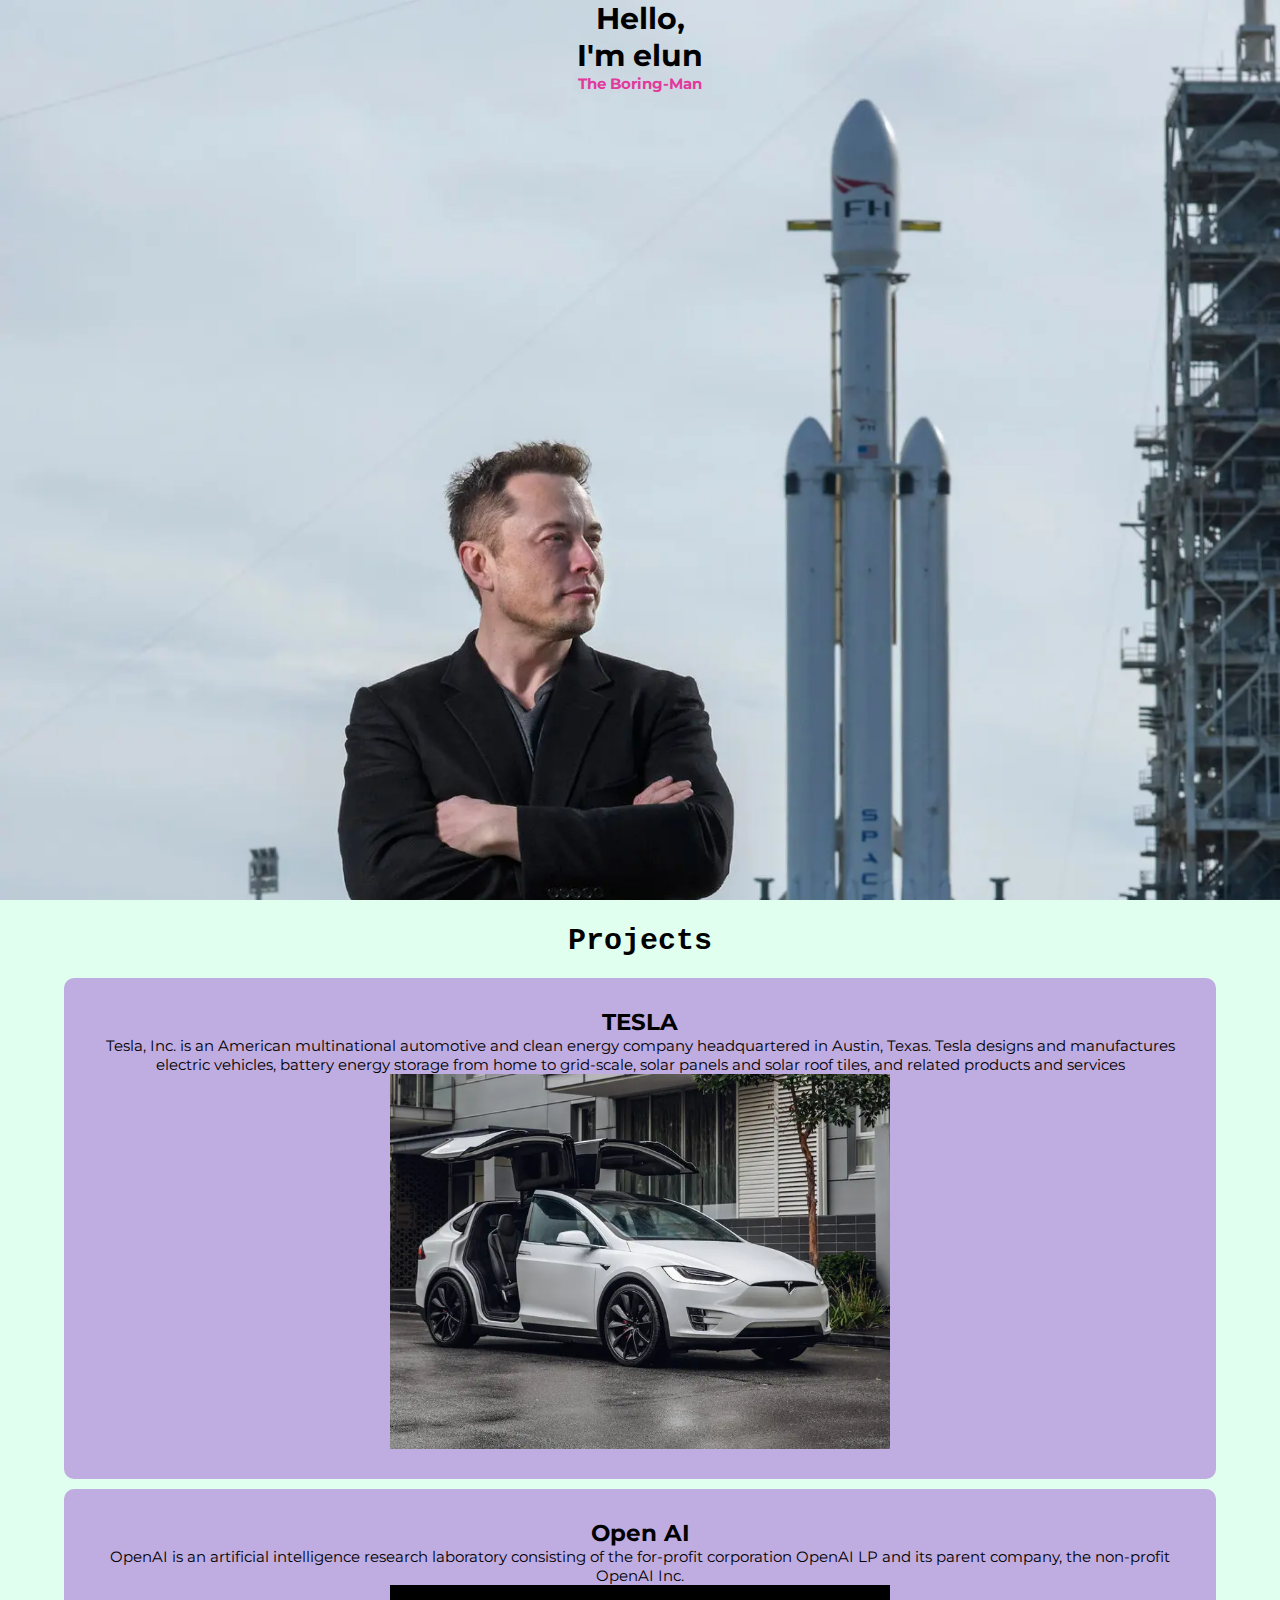
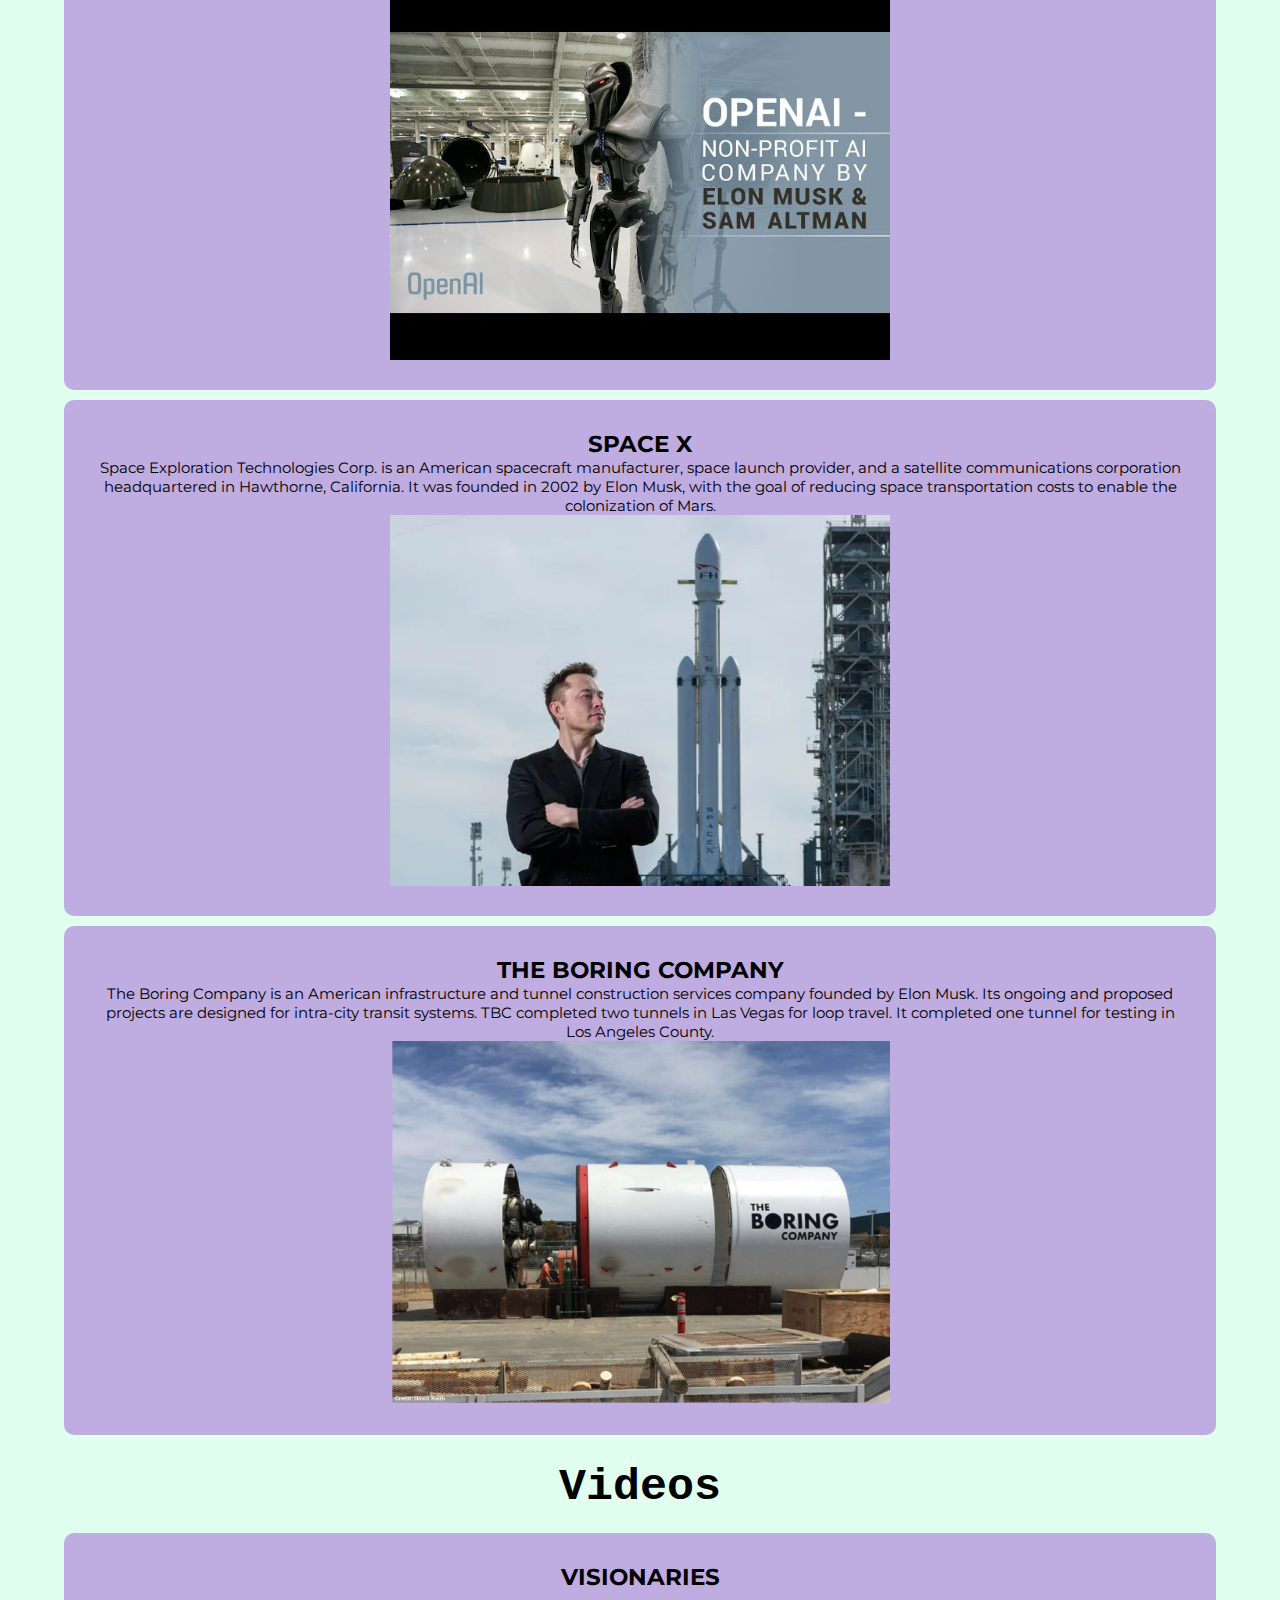
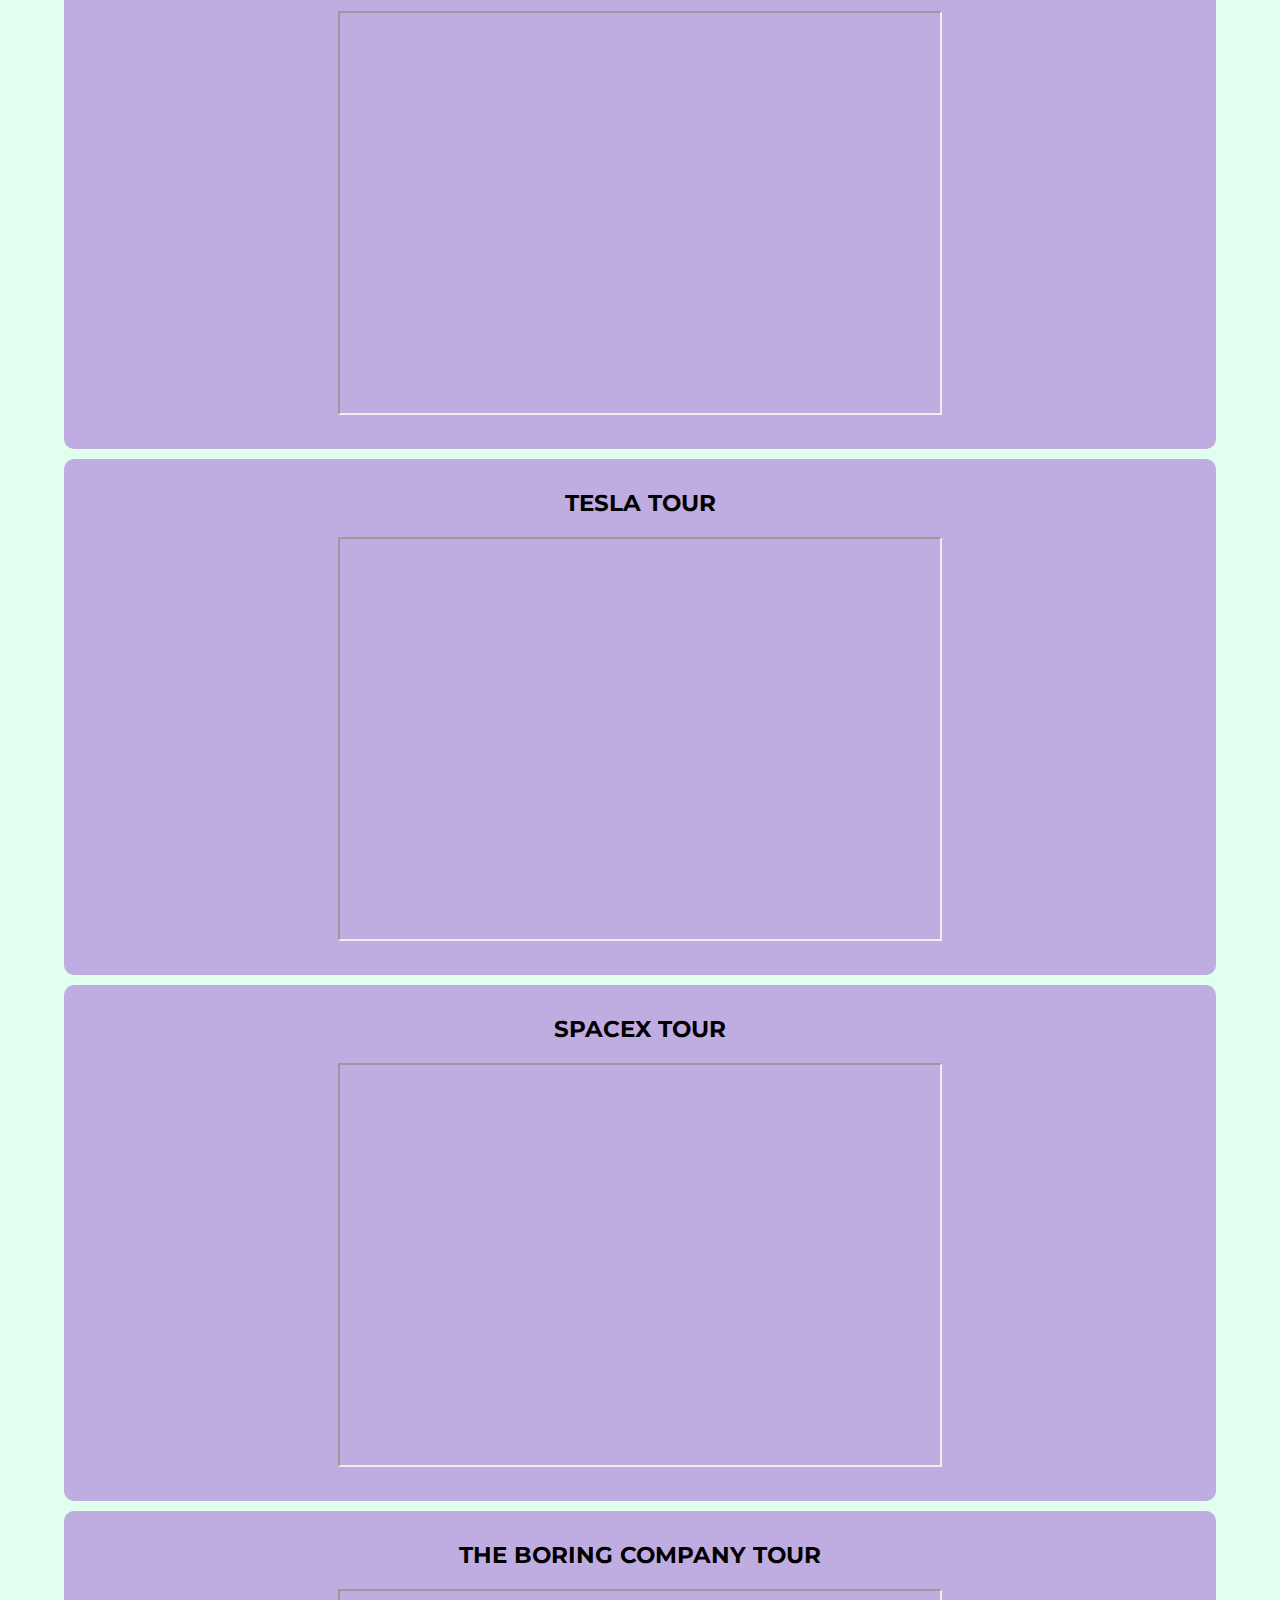
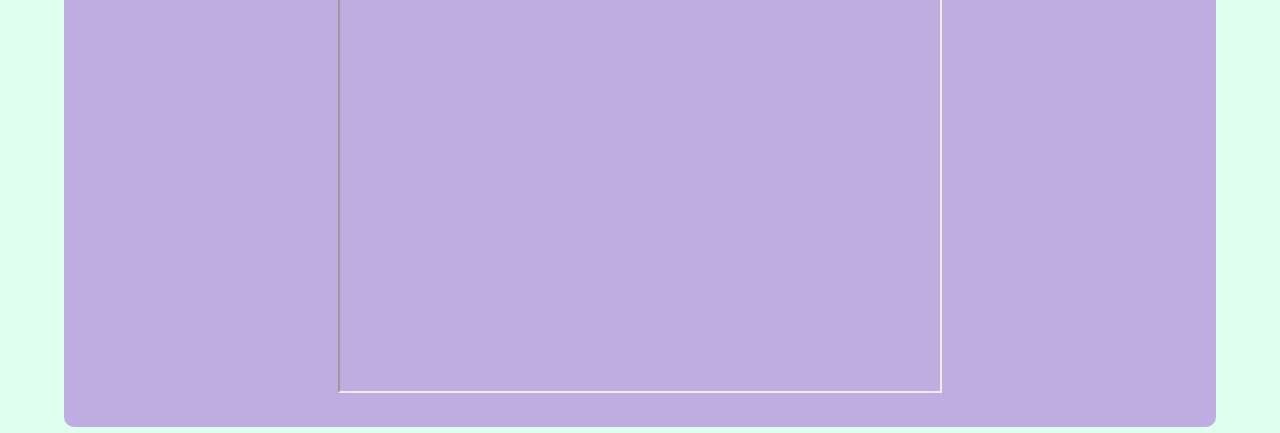
==== index.html @ 97214cca "Add files via upload" ====
<!DOCTYPE html>
<html lang="en" dir="ltr">
  <head>
    <meta charset="utf-8">
    <meta name="viewport" content="width=device-width, initial-scale=1.0">
    <title>ELON</title>
     <link rel="icon" type="image/x-icon" href="AD.ico">
     <link rel="stylesheet" href="style.css">
  </head>
  <body>
    <!--hero section-->
    <section id="hero">
      <div class="hero container">
        <div class="hero">
          <h1>Hello,</h1>
          <h1>I'm elun</h1>
          <p><span>The Boring-Man</span></p>
        </div>
     </div>
    </section>
    <!-- end hero section-->
    <!--projets-->
    <section=projects>
    <div class="project-header">
      <div class="project-title">
        <h1><samp>Projects</samp></h1>
      </div>
    </div>
      <div class="project-items">
        <div class="project-item">
          <h2>
             TESLA
          </h2>
          <p>Tesla, Inc. is an American multinational automotive and clean energy company headquartered in Austin, Texas. Tesla designs and manufactures electric vehicles, battery energy storage from home to grid-scale, solar panels and solar roof tiles, and related products and services</p>
          <div class="project-image">
            <img src="img/tesla.webp"  width="500" alt="TESLA CAR">
          </div>
        </div>
          <div class="project-item">
            <h2>
               Open AI
            </h2>
            <p>OpenAI is an artificial intelligence research laboratory consisting of the for-profit corporation OpenAI LP and its parent company, the non-profit OpenAI Inc.</p>
            <div class="project-image">
              <img src="img/op ai.jpg"  width="500" alt="TESLA CAR">
            </div>
          </div>
            <div class="project-item">
              <h2>
                 SPACE X
              </h2>
              <p>
                Space Exploration Technologies Corp. is an American spacecraft manufacturer, space launch provider, and a satellite communications corporation headquartered in Hawthorne, California. It was founded in 2002 by Elon Musk, with the goal of reducing space transportation costs to enable the colonization of Mars.
              </p>
              <div class="project-image">
                <img src="img/spacex.webp"  width="500" alt="TESLA CAR">
              </div>
            </div>
              <div class="project-item">
                <h2>
                  THE BORING COMPANY
                </h2>
                <p>The Boring Company is an American infrastructure and tunnel construction services company founded by Elon Musk. Its ongoing and proposed projects are designed for intra-city transit systems. TBC completed two tunnels in Las Vegas for loop travel. It completed one tunnel for testing in Los Angeles County.</p>
                <div class="project-image">
                  <img src="img/the-boring-company.webp" width="500" alt="TESLA CAR">
                </div>
        </div>
      </div>
    </div>
    </section>
  <!--motive-->
  <section id="motive">
    <div class="motive-header">
      <h2><samp>Videos</samp></h2>
    </div>
    <div class="motive-items">
    <div class="motive-vedio">
      <div class="motive-title">
        <h2>VISIONARIES</h2>
      </div>
      <div class="motive-body">
        <iframe src="https://www.youtube.com/embed/OxA0LESuUDE" height="400" width="600" autoplay=1></iframe>
      </div>
    </div>
      <div class="motive-vedio">
        <div class="motive-title">
          <h2>TESLA TOUR</h2>
        </div>
        <div class="motive-body">
          <iframe src="https://www.youtube.com/embed/pqqmD8sgMbM" height="400" width="600" autoplay=1></iframe>
        </div>
      </div>
    <div class="motive-vedio">
      <div class="motive-title">
        <h2>SPACEX TOUR</h2>
      </div>
      <div class="motive-body">
        <iframe src="https://www.youtube.com/embed/yJC2hUuJuB4" height="400" width="600" autoplay=1></iframe>
      </div>
    </div>
    <div class="motive-vedio">
      <div class="motive-title">
        <h2>THE BORING COMPANY TOUR</h2>
      </div>
      <div class="motive-body">
        <iframe src="https://www.youtube.com/embed/hOWeyYazDoo" height="400" width="600" autoplay=1></iframe>
      </div>
    </div>
  </div>


  </section>
  <!-- end motive-->
  </body>
</html>
---- style.css ----
@import url('https://fonts.googleapis.com/css2?family=Aboreto&family=Alumni+Sans+Pinstripe:ital@1&family=Bebas+Neue&family=Montserrat:ital,wght@1,200&display=swap');
*{
  padding: 0;
  margin: 0;
  }
  html{
  font-size: 15px;
  font-family: Montserrat;
  text-align: center;
  justify-content: center;
  }
  img{
    display: flex;
    height: 100%;
    justify-content: center;
  }
  #hero{
    background-image: url(img/elun.webp);
    background-size: cover;
  }

  .container{
    height: 100vh;
    width: 100%;
    text-align: center;
    justify-content: center;
    align-items: center;
  }
  #hero.hero{
    margin: 0;
    padding: 0 50px;
    align-items: center;
    justify-content: flex-start;
  }
.project-item{
  background-color: #BFACE0;
  flex-basis: 80%;
	display: flex;
	align-items: center;
	justify-content: center;
	flex-direction: column;
	padding: 30px;
	border-radius: 10px;
	background-image: url(./img/img-1.png);
	background-size: cover;
	margin: 10px 5%;
	position: relative;
	z-index: 1;
	overflow: hidden;

}

span{
  font-weight: 200;
  color:#E13A9D;
  font-weight: bold;
}
.motive-vedio{

  padding: 30px;
  border-radius: 10px;
  background-size: cover;
  overflow: hidden;
  margin: 10px 5%;
  background-color: #BFACE0;
}
.motive-title{
  margin: 10;
  margin-bottom: 20PX;
}
.motive-header{
  font-size:2em;
  margin: 20px;
  font-weight: bold;
}
.project-title{
  margin: 20px;
}
.motive-items{
  background-color: #E1FFEE;
}
body{
  background-color: #E1FFEE;
}
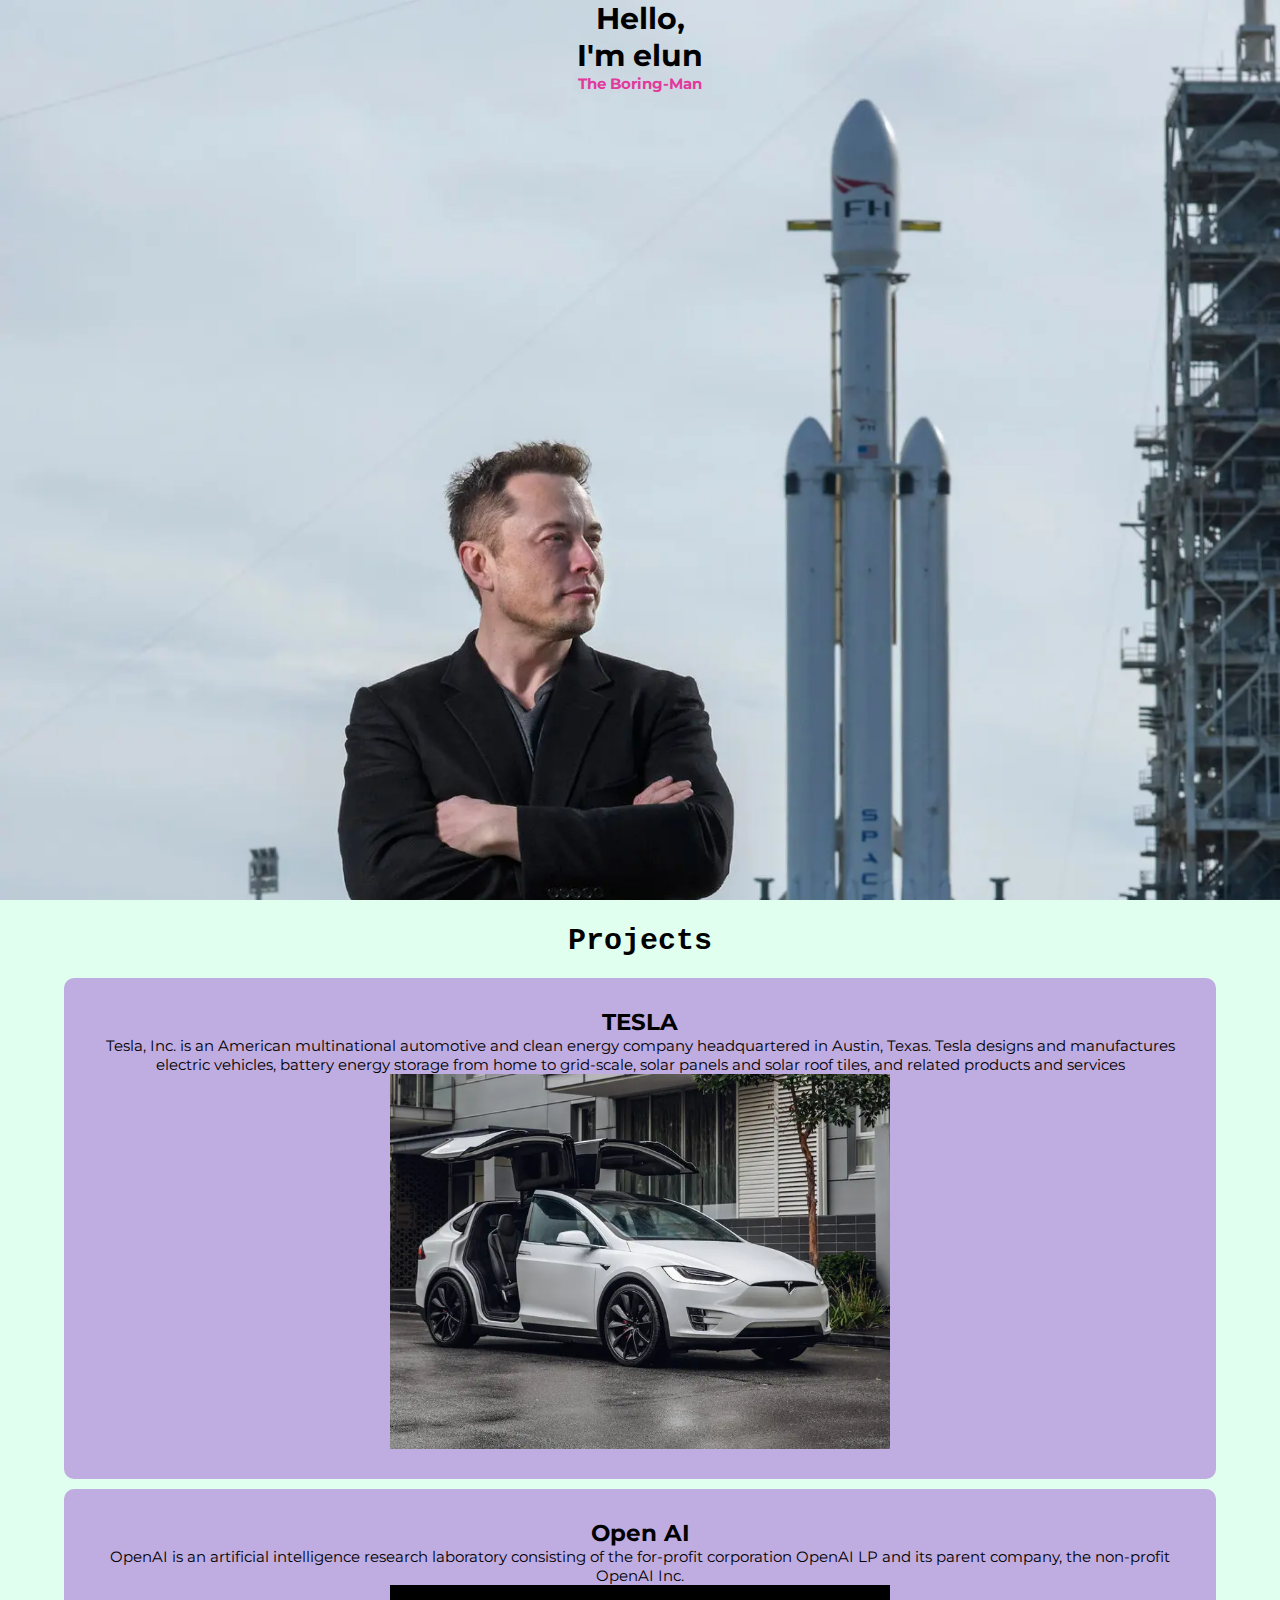
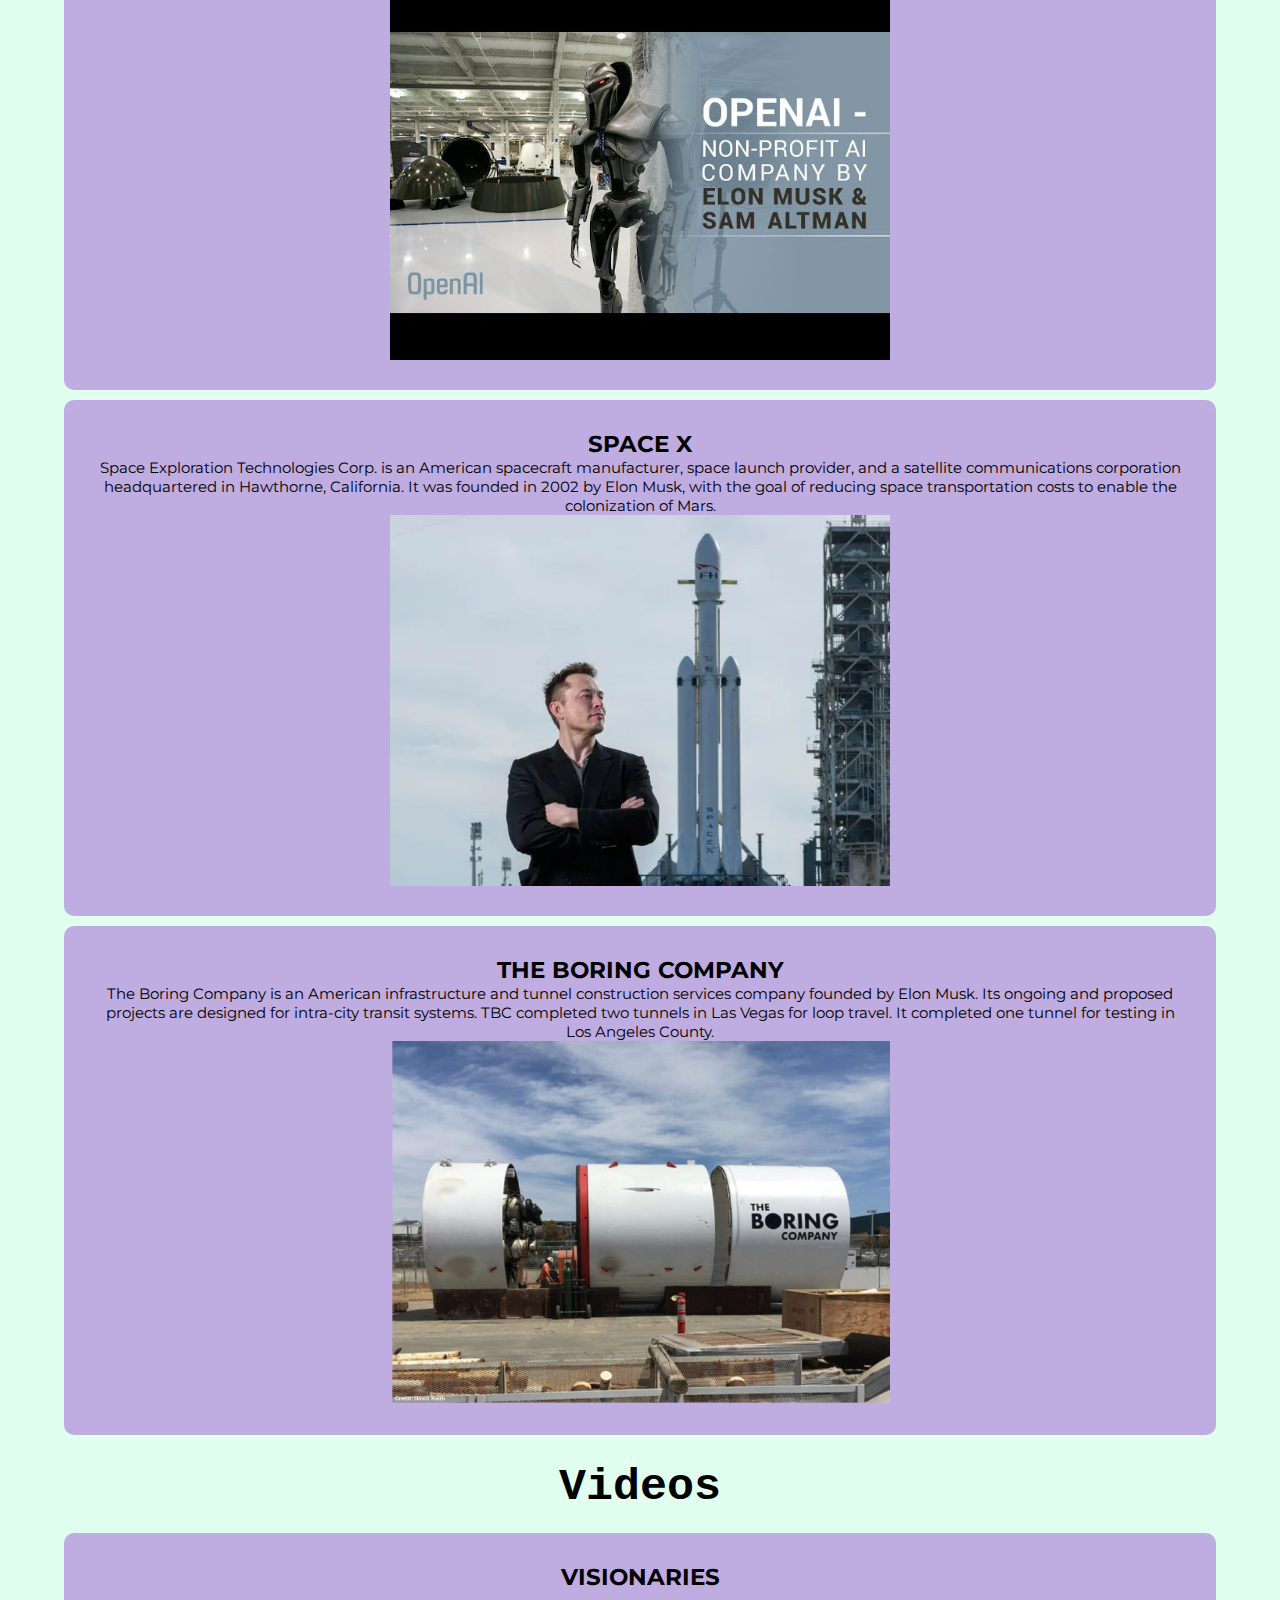
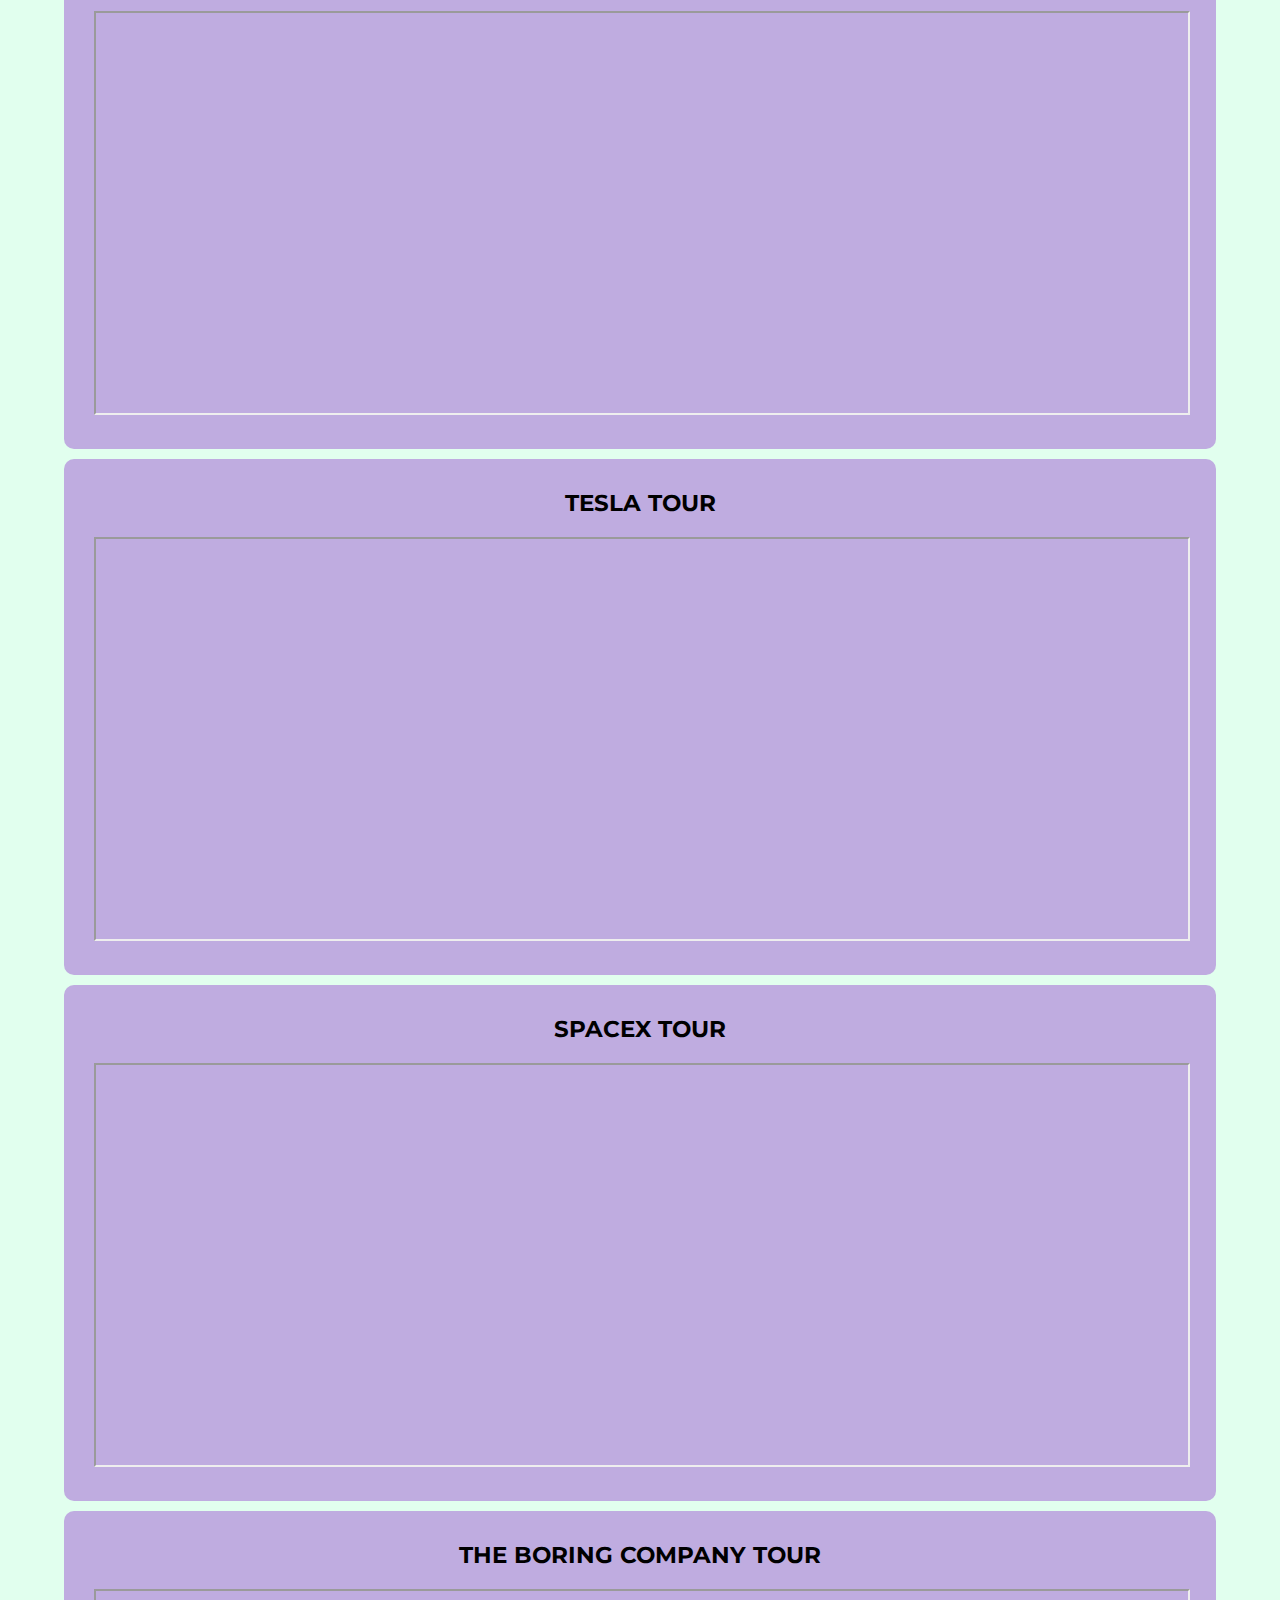
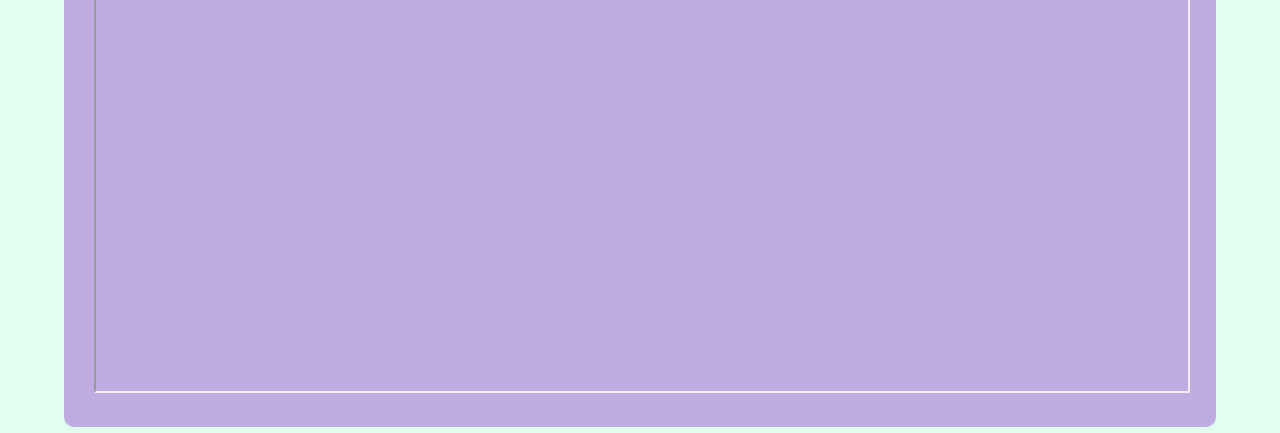
==== commit e869202a: "Update index.html" ====
--- a/index.html
+++ b/index.html
@@ -79,7 +79,7 @@
         <h2>VISIONARIES</h2>
       </div>
       <div class="motive-body">
-        <iframe src="https://www.youtube.com/embed/OxA0LESuUDE" height="400" width="600" autoplay=1></iframe>
+        <iframe src="https://www.youtube.com/embed/OxA0LESuUDE" height="400" width="100%" autoplay=1></iframe>
       </div>
     </div>
       <div class="motive-vedio">
@@ -87,7 +87,7 @@
           <h2>TESLA TOUR</h2>
         </div>
         <div class="motive-body">
-          <iframe src="https://www.youtube.com/embed/pqqmD8sgMbM" height="400" width="600" autoplay=1></iframe>
+          <iframe src="https://www.youtube.com/embed/pqqmD8sgMbM" height="400" width="100%" autoplay=1></iframe>
         </div>
       </div>
     <div class="motive-vedio">
@@ -95,7 +95,7 @@
         <h2>SPACEX TOUR</h2>
       </div>
       <div class="motive-body">
-        <iframe src="https://www.youtube.com/embed/yJC2hUuJuB4" height="400" width="600" autoplay=1></iframe>
+        <iframe src="https://www.youtube.com/embed/yJC2hUuJuB4" height="400" width="100%" autoplay=1></iframe>
       </div>
     </div>
     <div class="motive-vedio">
@@ -103,7 +103,7 @@
         <h2>THE BORING COMPANY TOUR</h2>
       </div>
       <div class="motive-body">
-        <iframe src="https://www.youtube.com/embed/hOWeyYazDoo" height="400" width="600" autoplay=1></iframe>
+        <iframe src="https://www.youtube.com/embed/hOWeyYazDoo" height="400" width="100%" autoplay=1></iframe>
       </div>
     </div>
   </div>
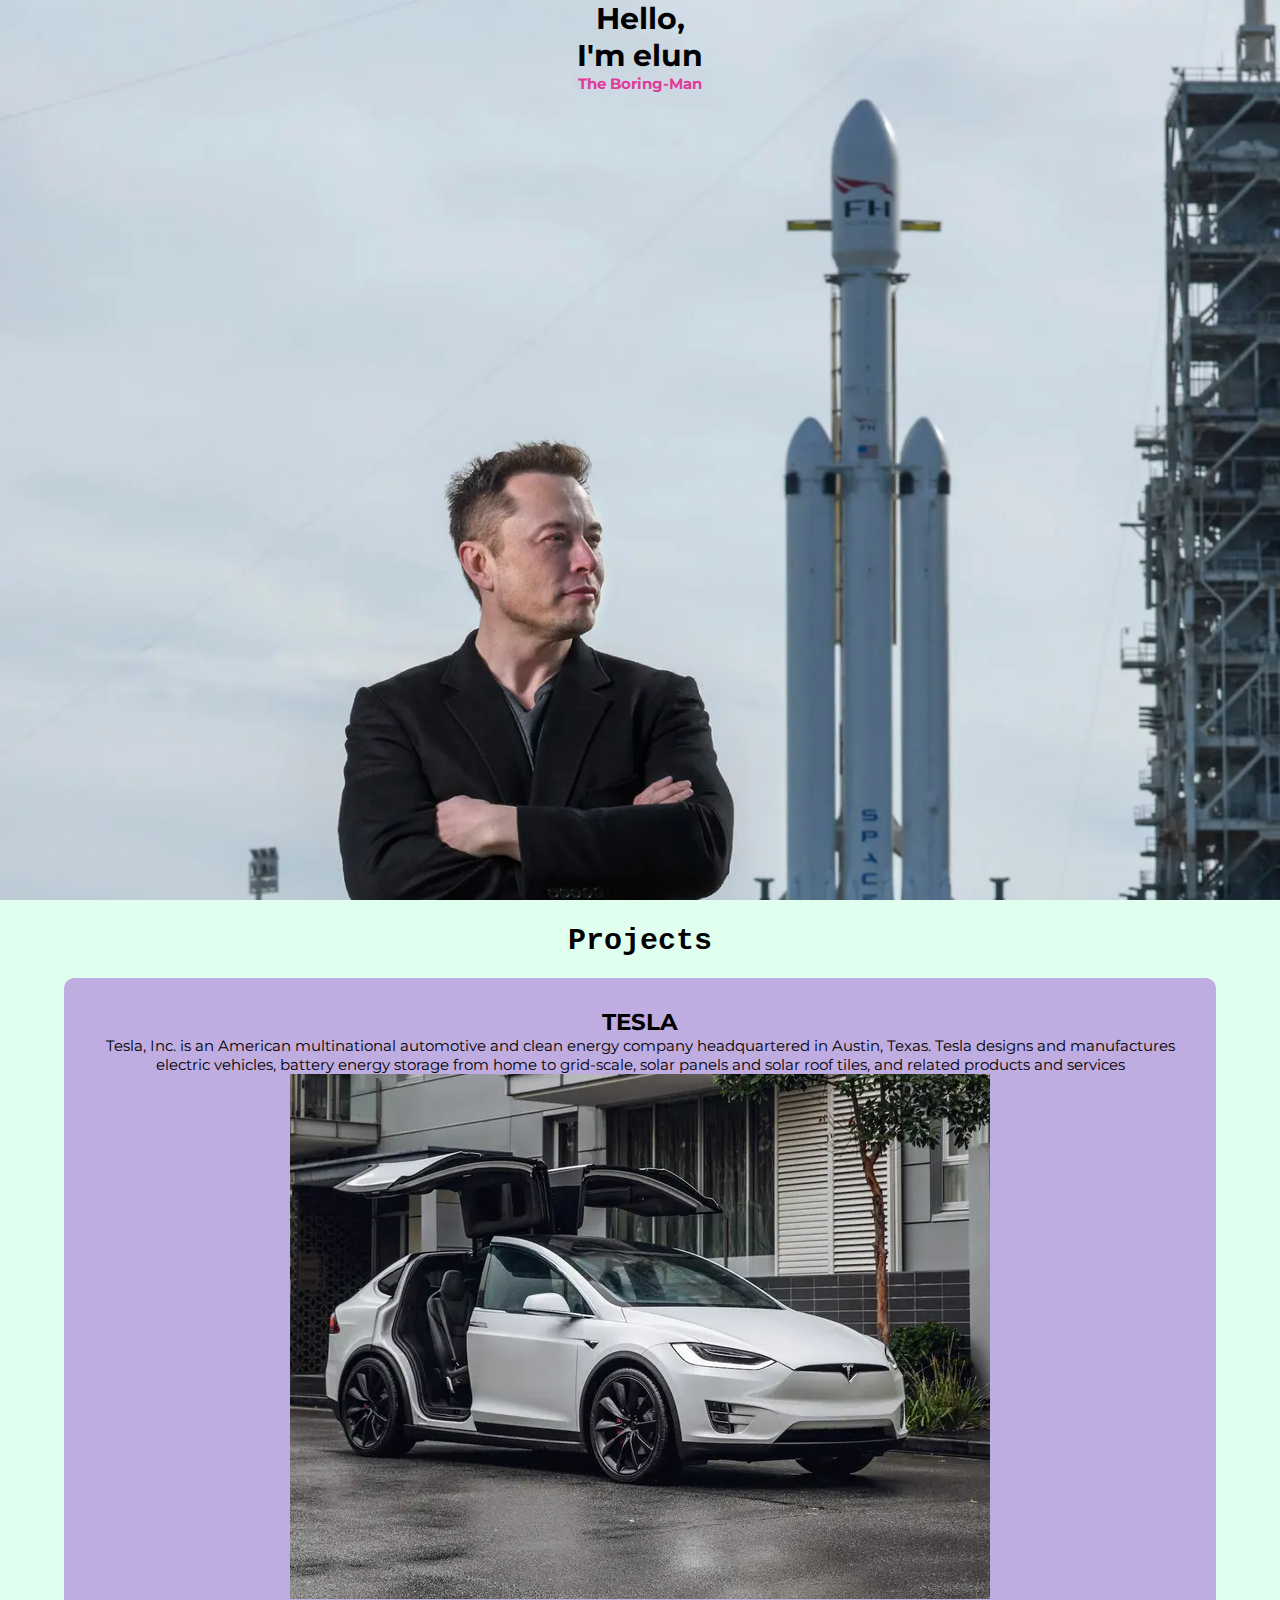
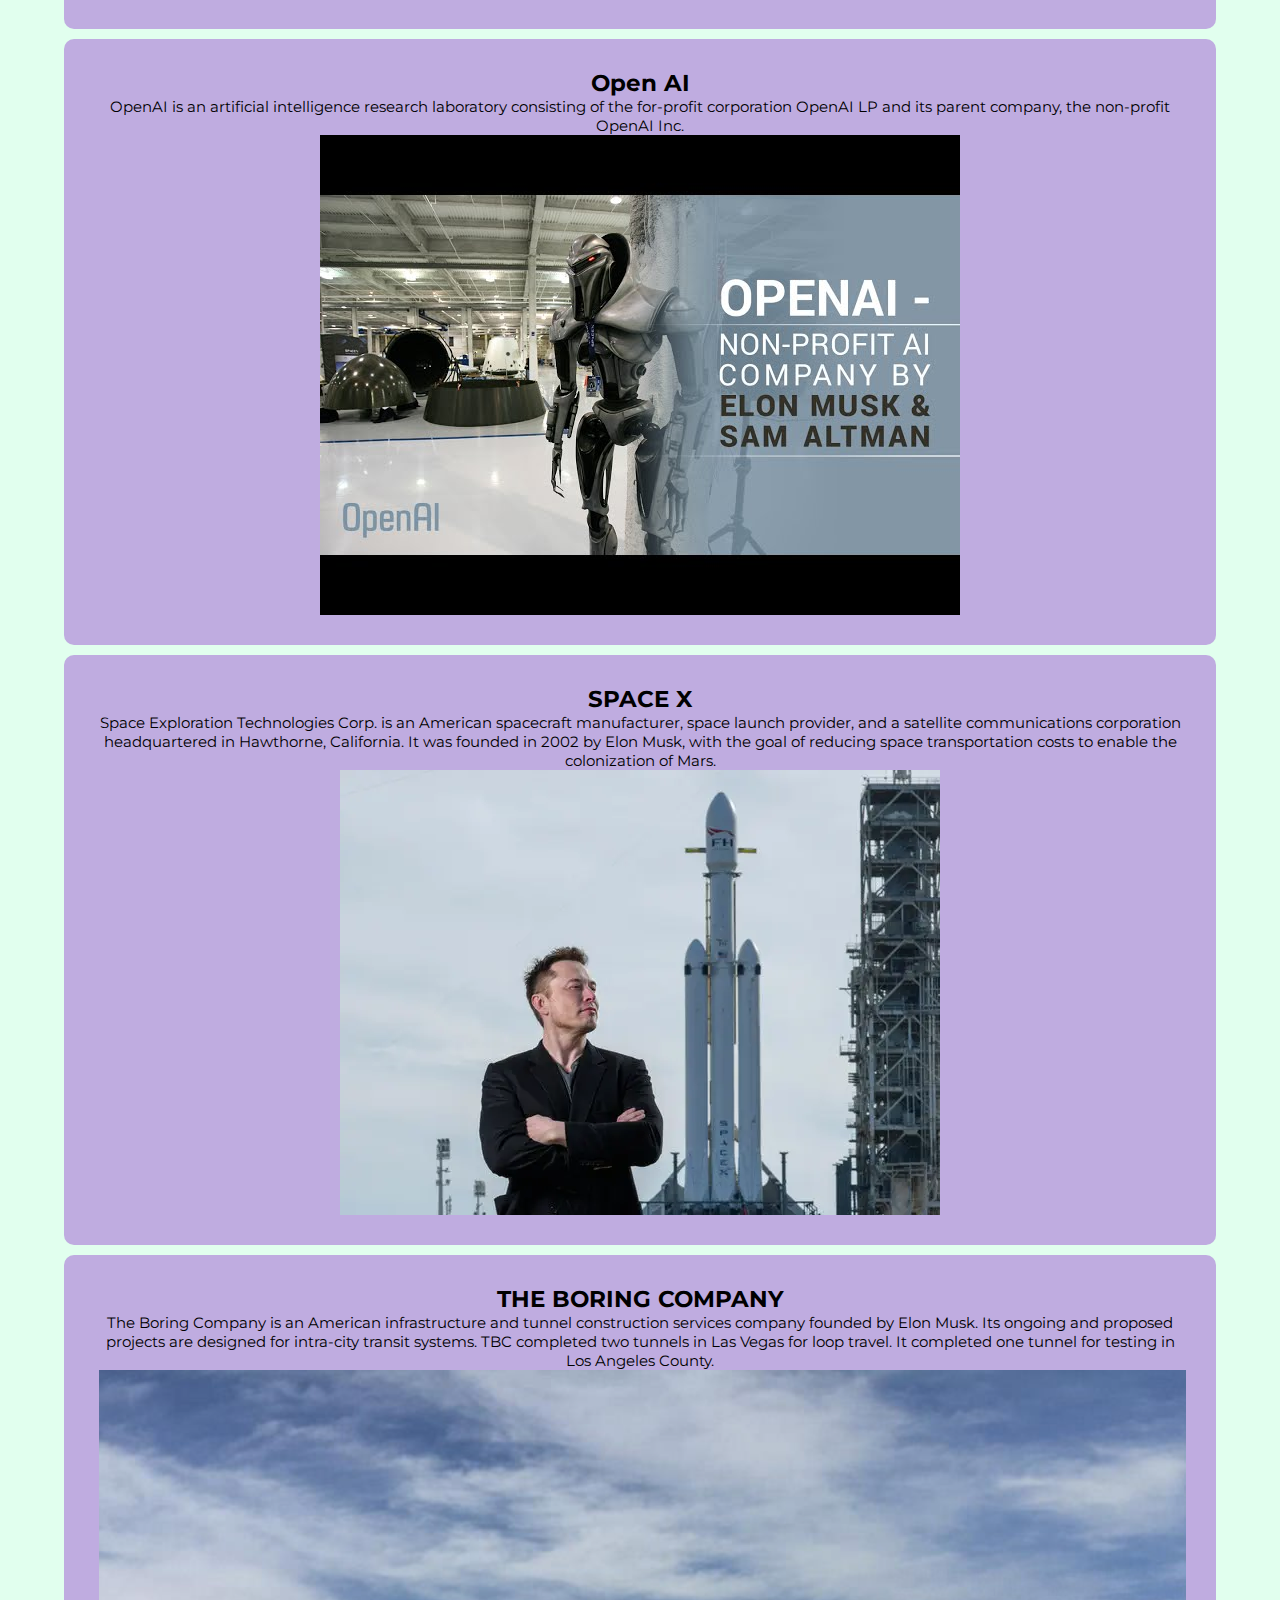
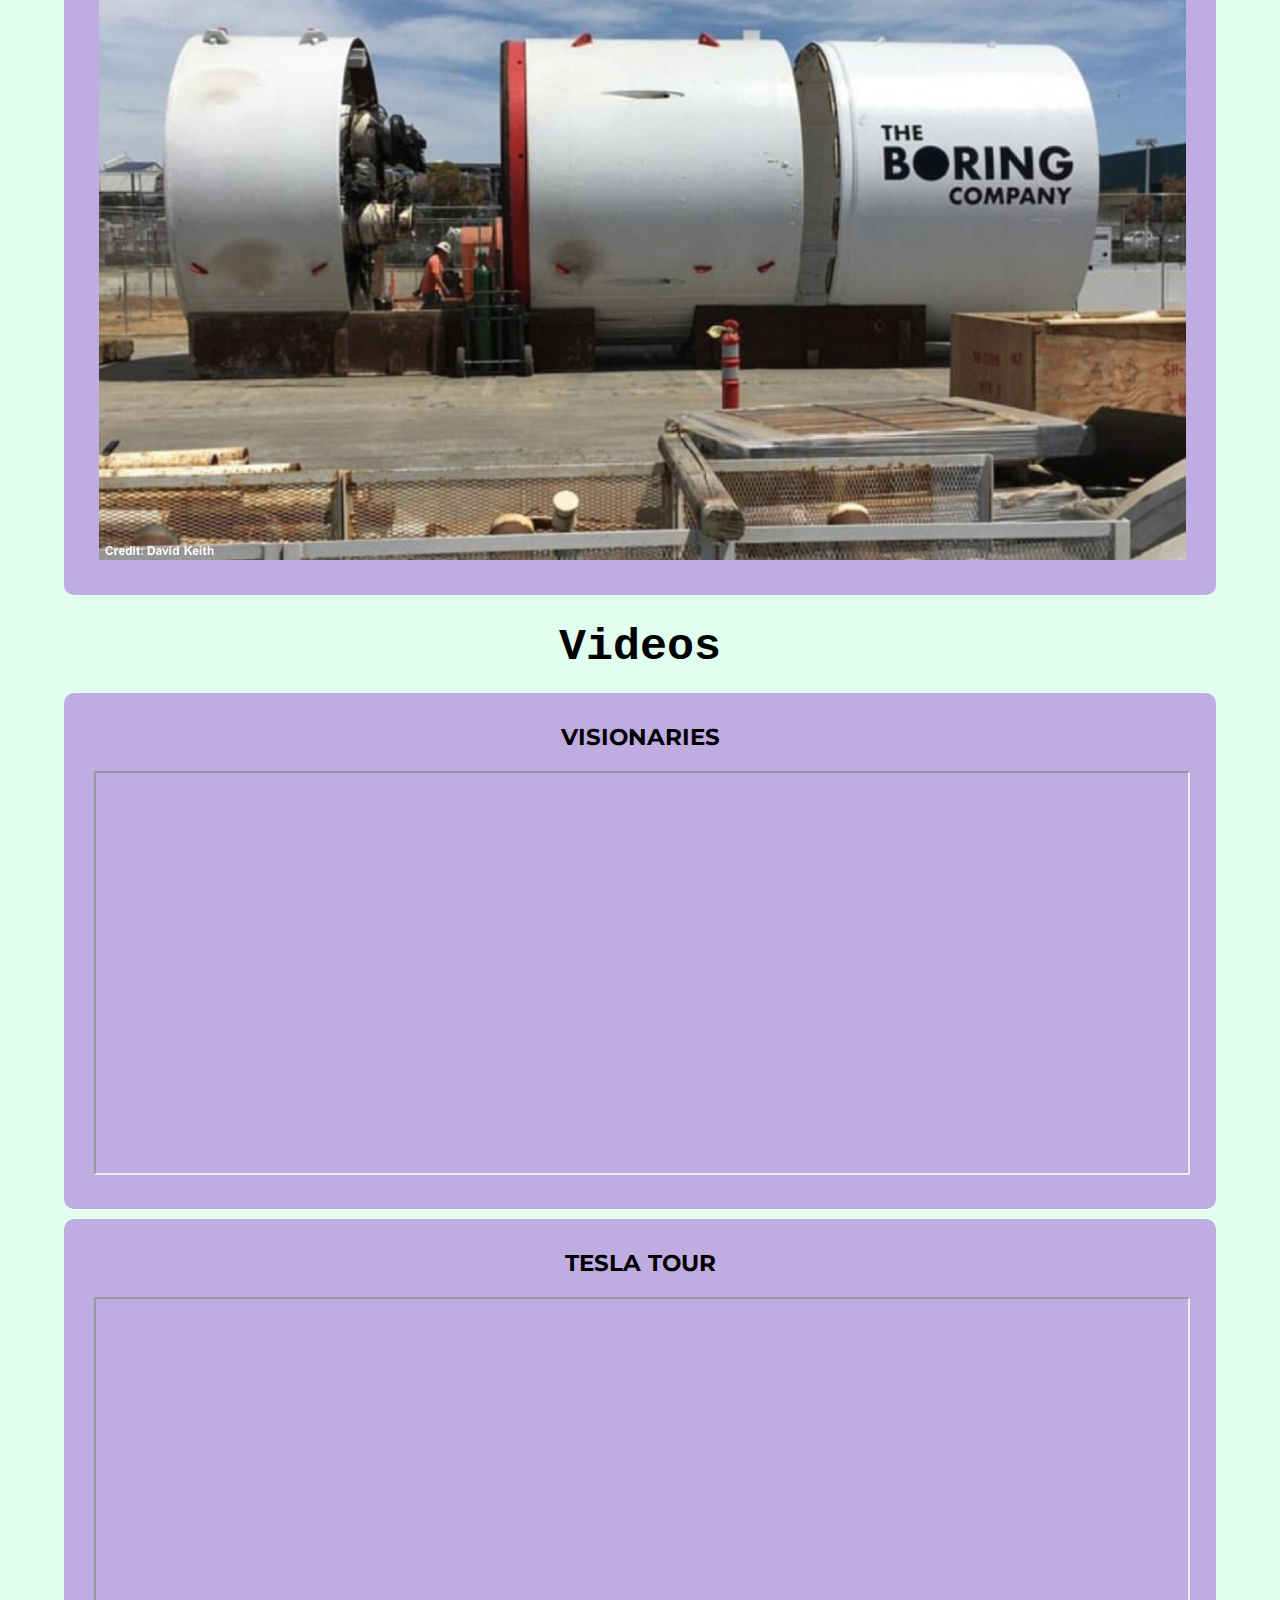
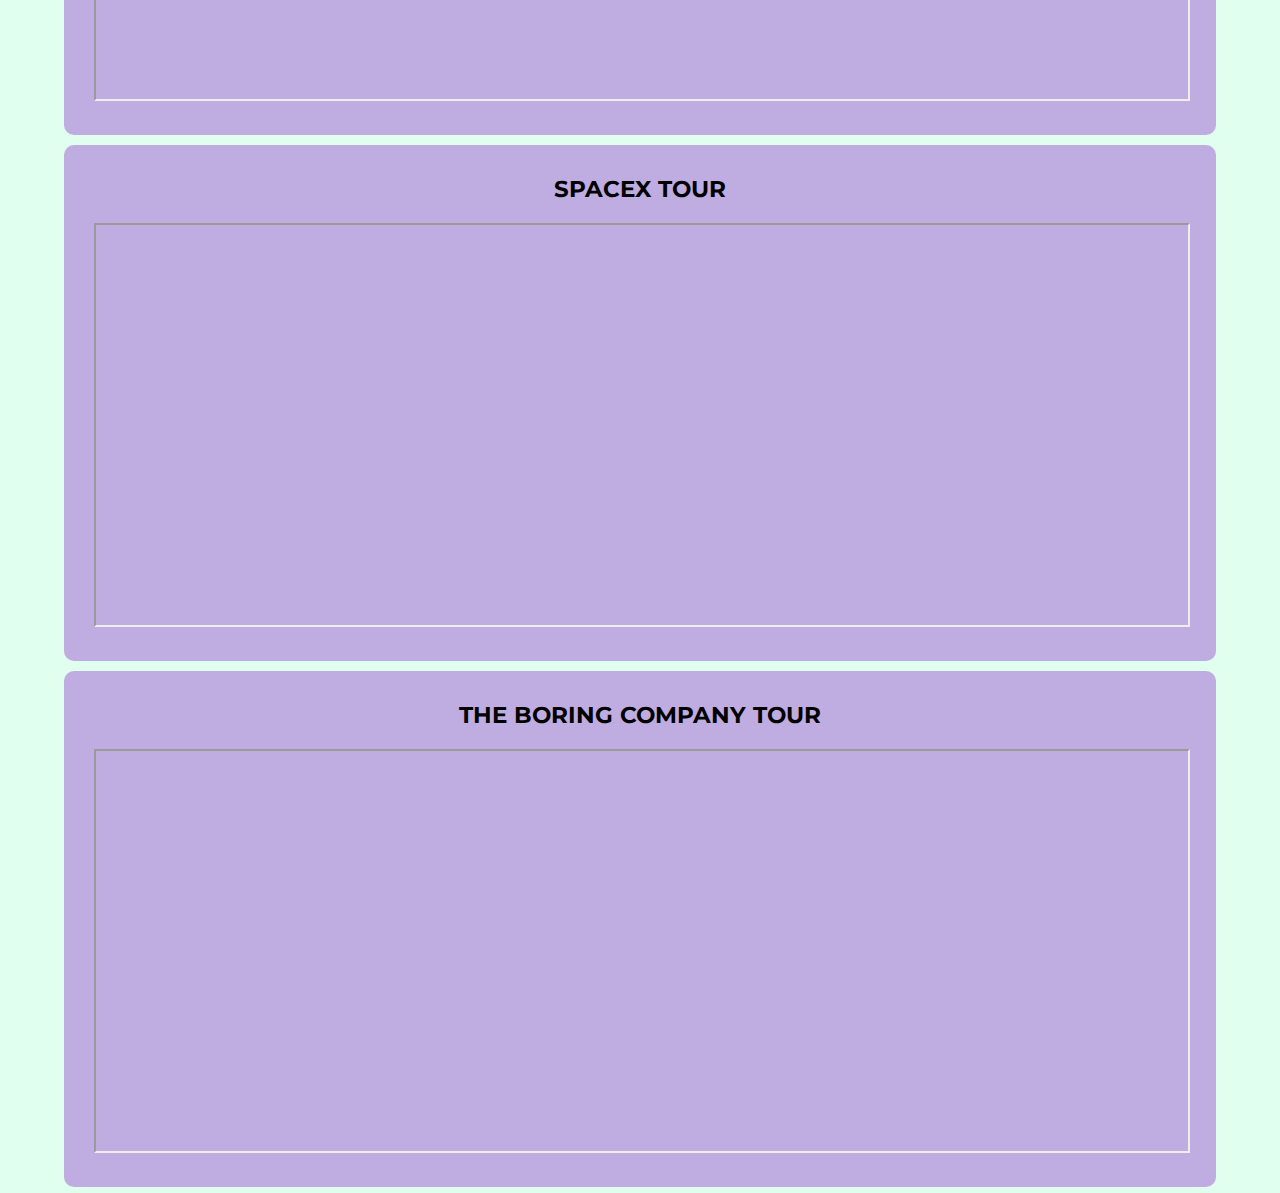
==== commit ec485a80: "Update index.html" ====
--- a/index.html
+++ b/index.html
@@ -33,7 +33,7 @@
           </h2>
           <p>Tesla, Inc. is an American multinational automotive and clean energy company headquartered in Austin, Texas. Tesla designs and manufactures electric vehicles, battery energy storage from home to grid-scale, solar panels and solar roof tiles, and related products and services</p>
           <div class="project-image">
-            <img src="img/tesla.webp"  width="500" alt="TESLA CAR">
+            <img src="img/tesla.webp"  width="100%" alt="TESLA CAR">
           </div>
         </div>
           <div class="project-item">
@@ -42,7 +42,7 @@
             </h2>
             <p>OpenAI is an artificial intelligence research laboratory consisting of the for-profit corporation OpenAI LP and its parent company, the non-profit OpenAI Inc.</p>
             <div class="project-image">
-              <img src="img/op ai.jpg"  width="500" alt="TESLA CAR">
+              <img src="img/op ai.jpg"  width="100%" alt="opean ai">
             </div>
           </div>
             <div class="project-item">
@@ -53,7 +53,7 @@
                 Space Exploration Technologies Corp. is an American spacecraft manufacturer, space launch provider, and a satellite communications corporation headquartered in Hawthorne, California. It was founded in 2002 by Elon Musk, with the goal of reducing space transportation costs to enable the colonization of Mars.
               </p>
               <div class="project-image">
-                <img src="img/spacex.webp"  width="500" alt="TESLA CAR">
+                <img src="img/spacex.webp"  width="100%" alt="spacex">
               </div>
             </div>
               <div class="project-item">
@@ -62,7 +62,7 @@
                 </h2>
                 <p>The Boring Company is an American infrastructure and tunnel construction services company founded by Elon Musk. Its ongoing and proposed projects are designed for intra-city transit systems. TBC completed two tunnels in Las Vegas for loop travel. It completed one tunnel for testing in Los Angeles County.</p>
                 <div class="project-image">
-                  <img src="img/the-boring-company.webp" width="500" alt="TESLA CAR">
+                  <img src="img/the-boring-company.webp" width="100%" alt="the boring company">
                 </div>
         </div>
       </div>
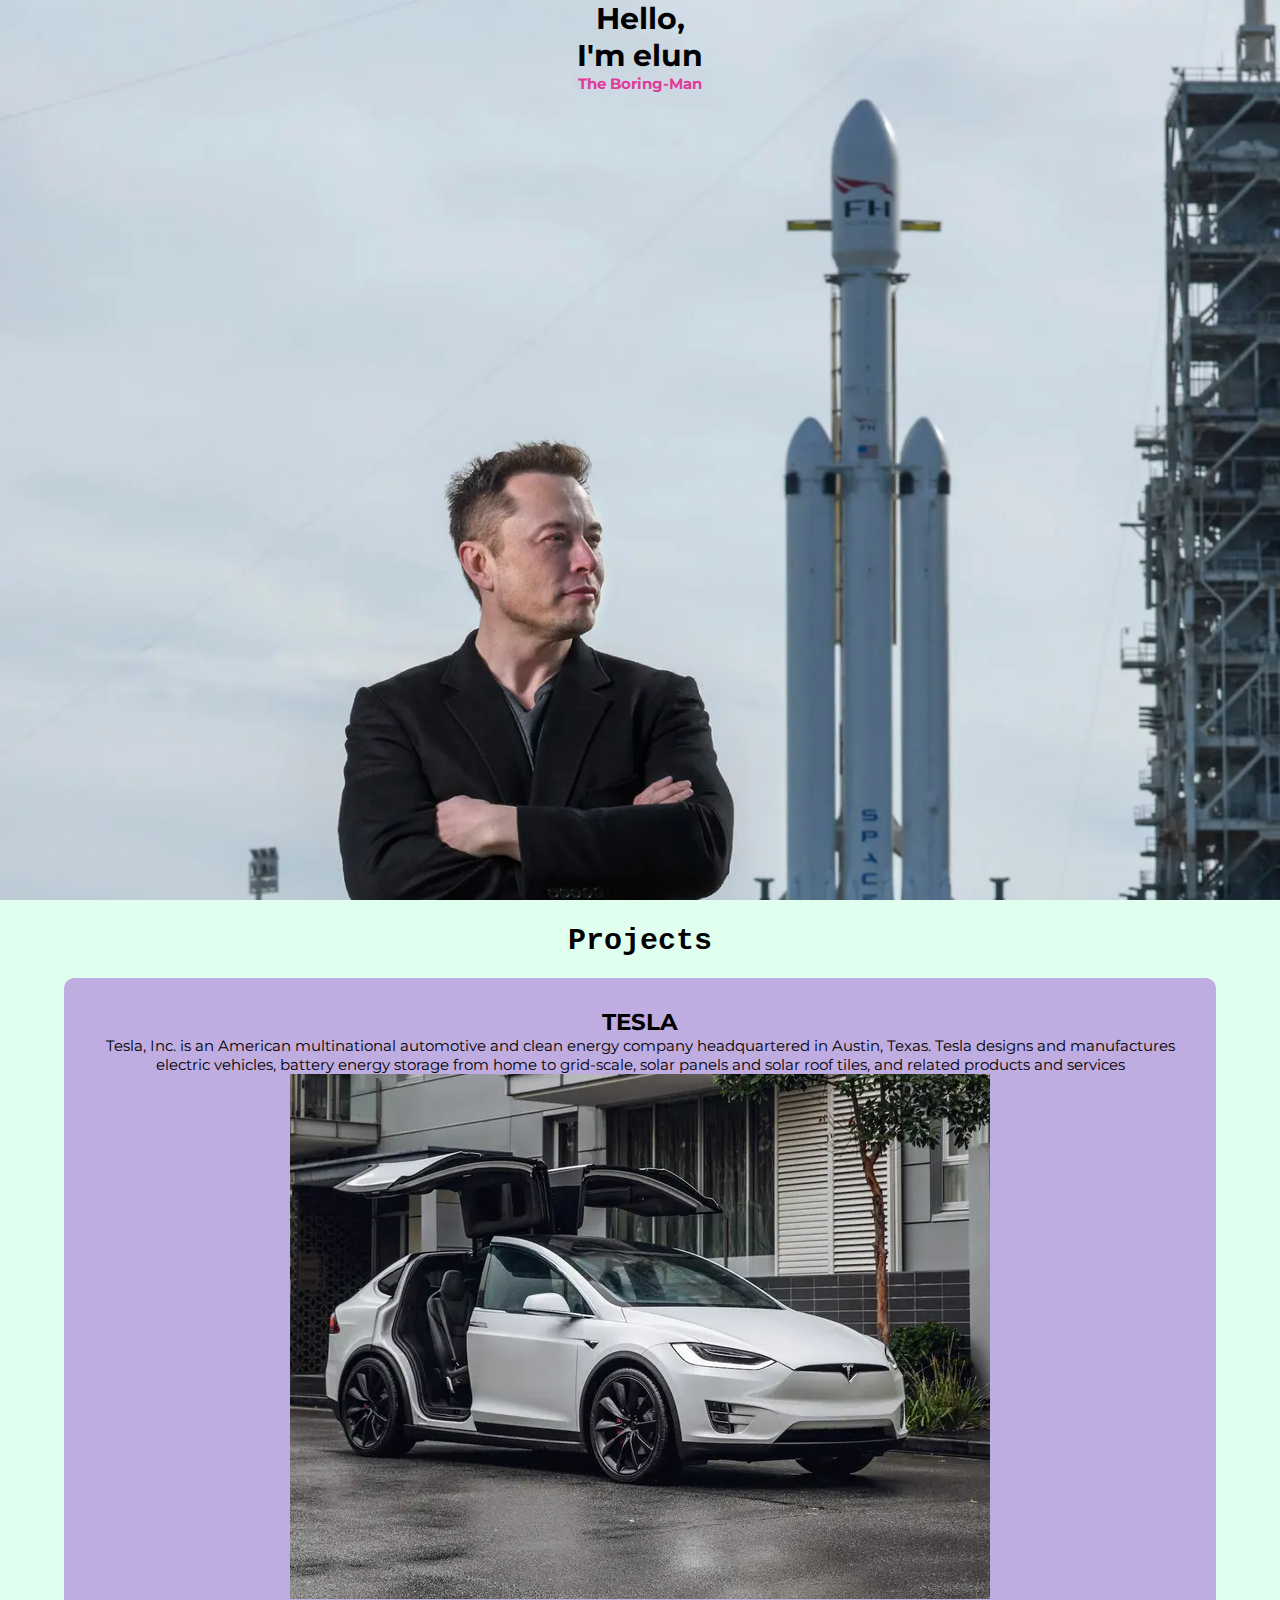
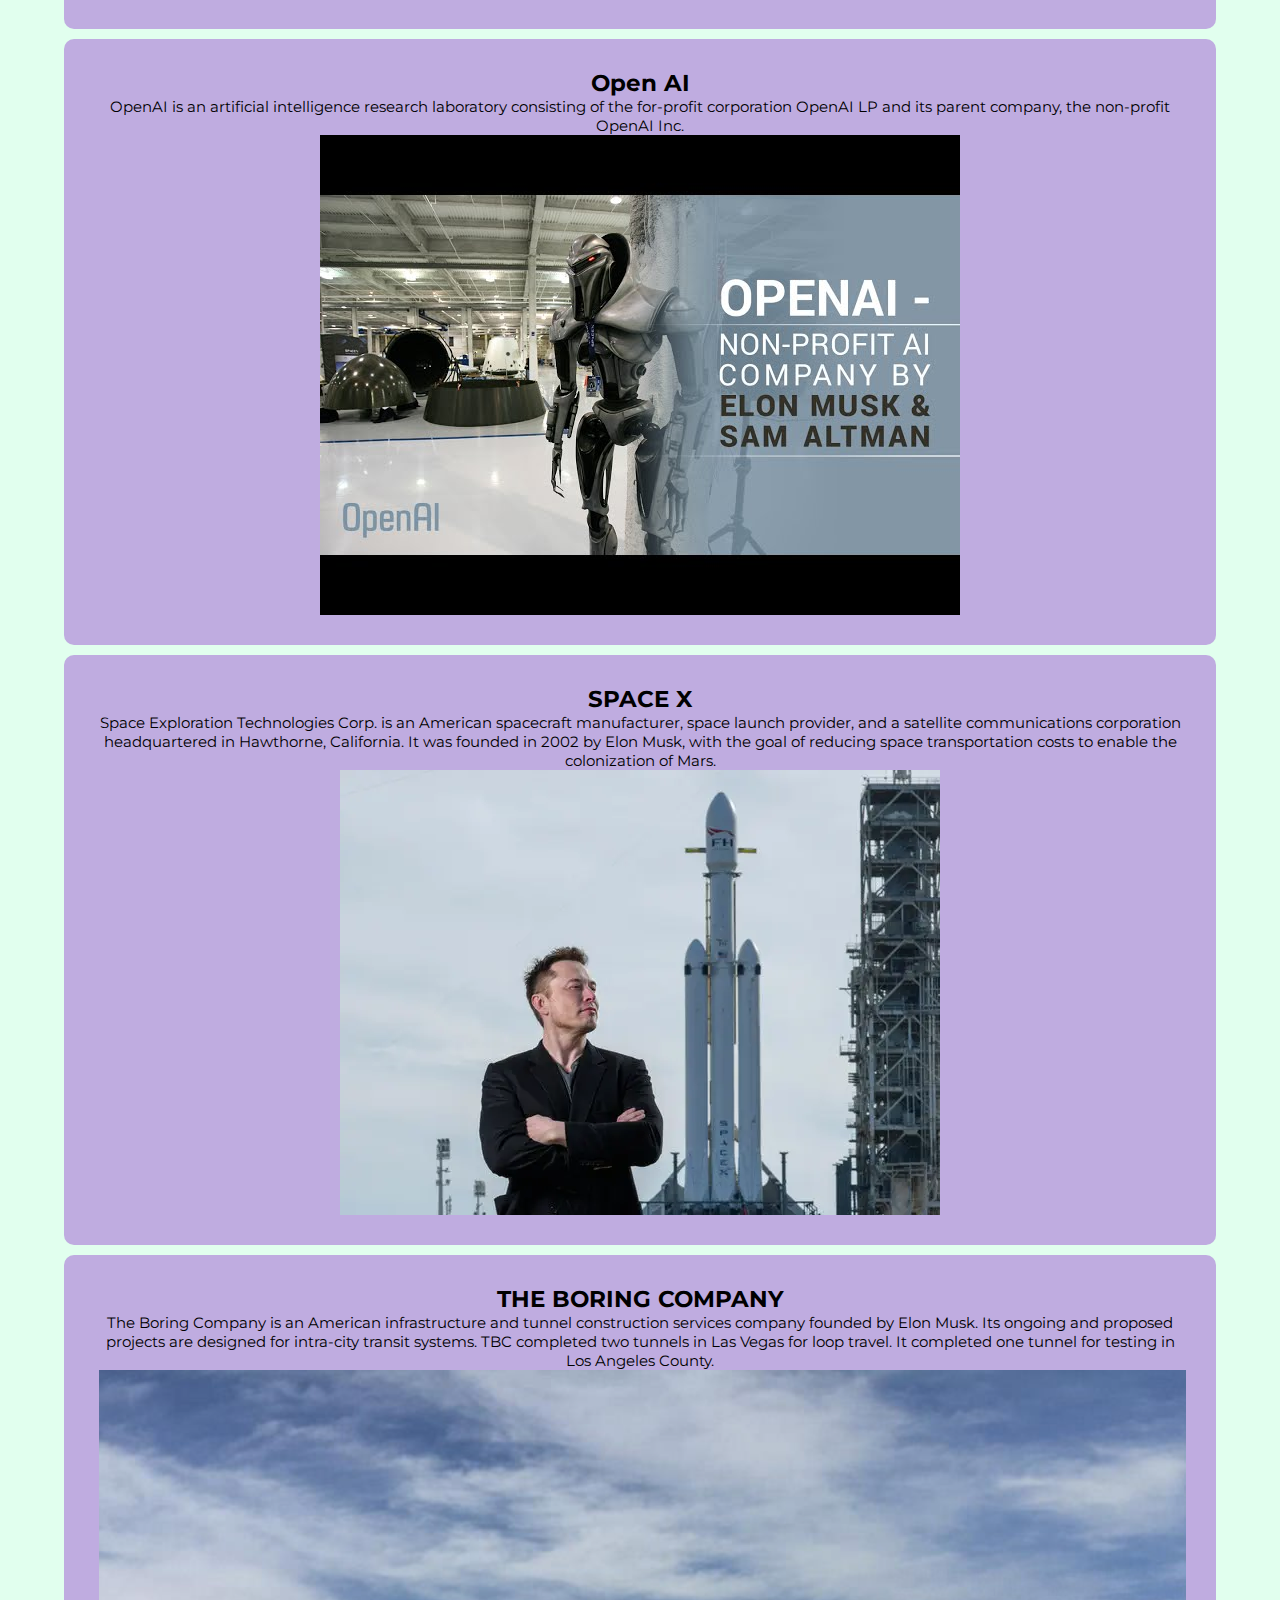
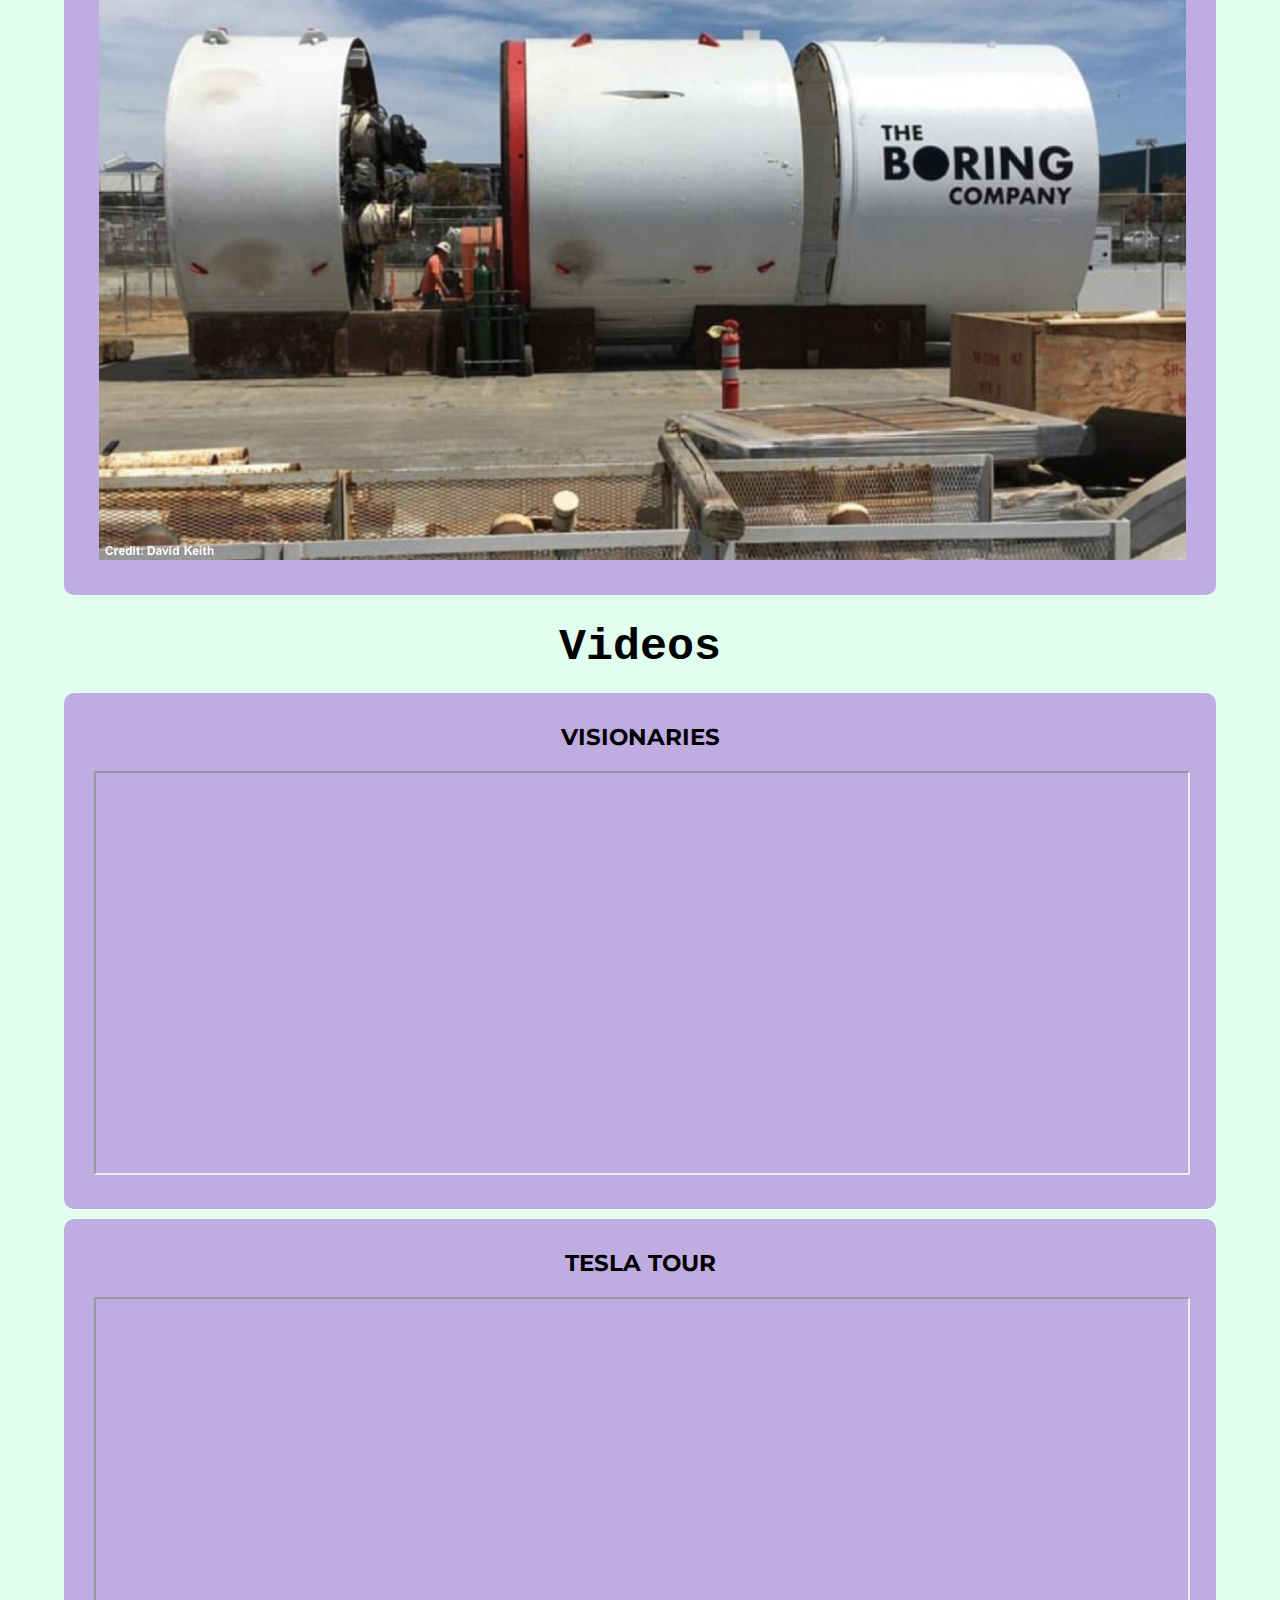
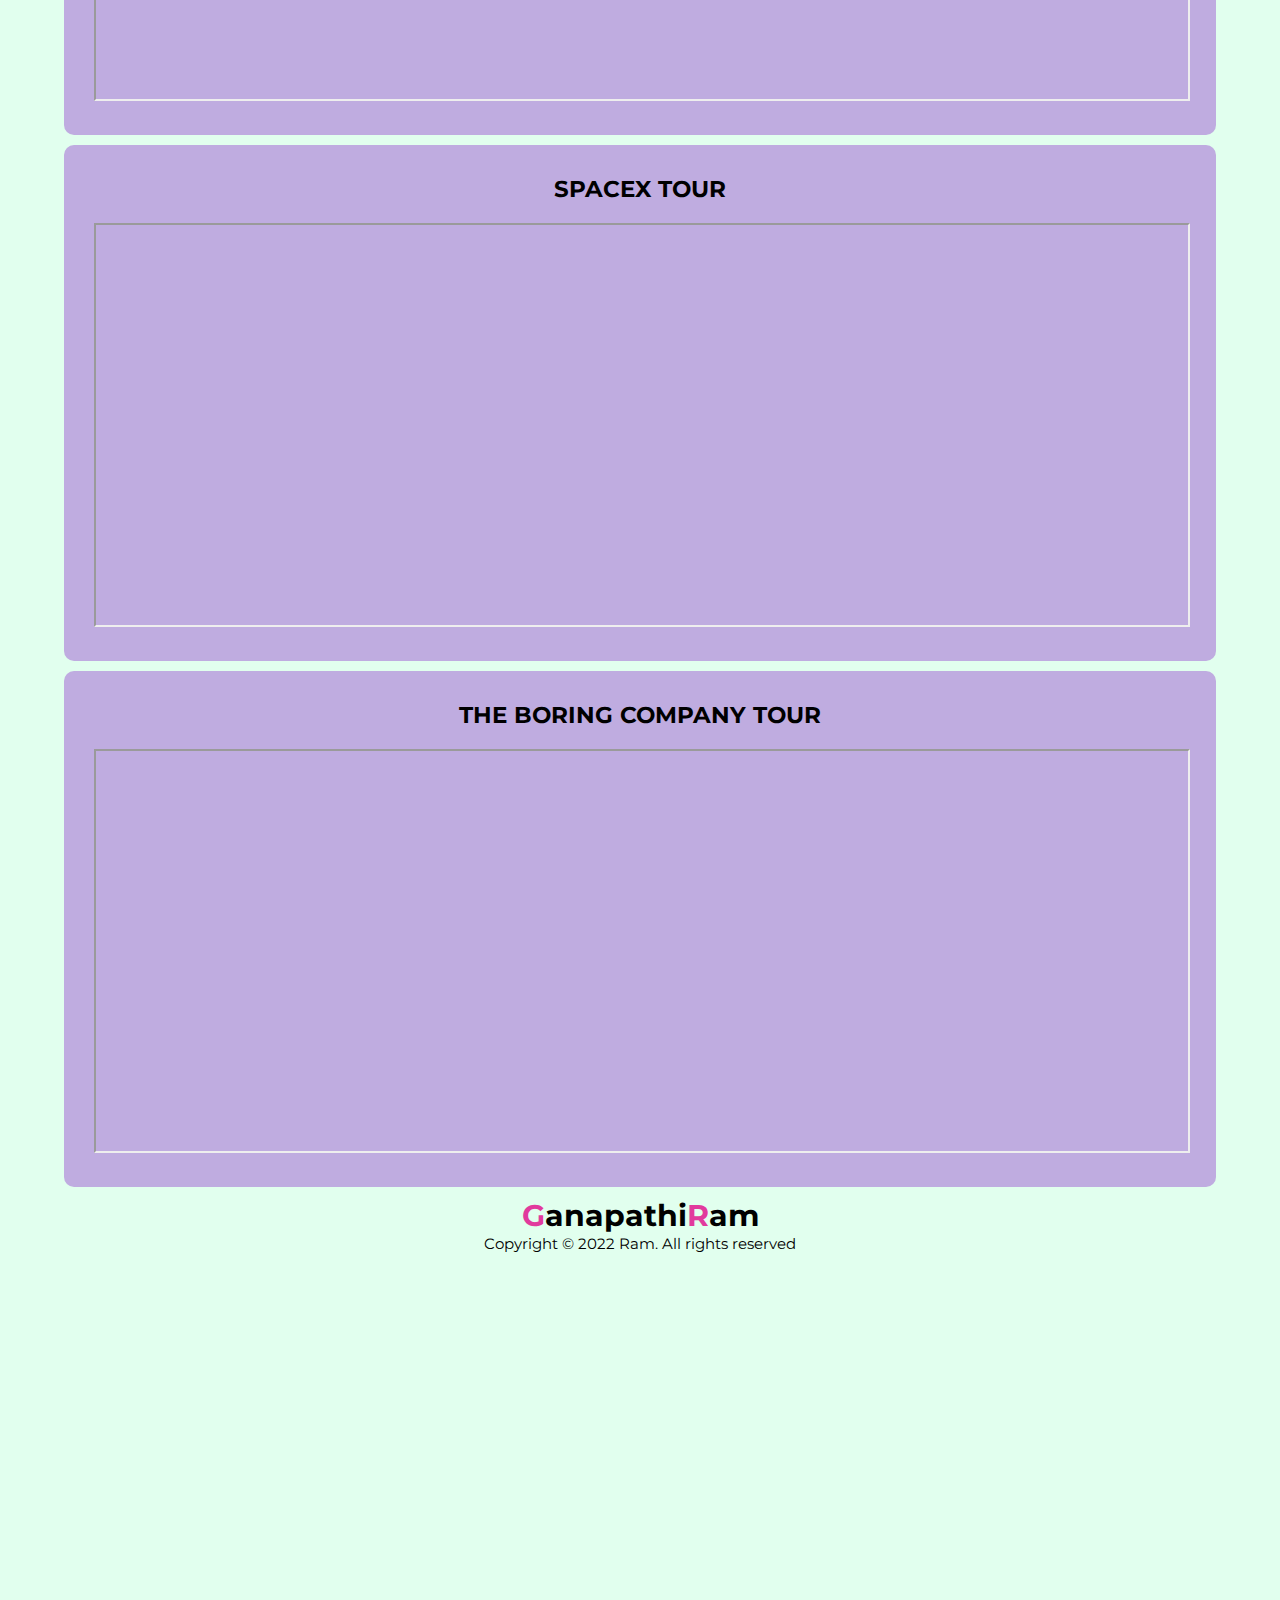
==== commit 6addf0fd: "Update index.html" ====
--- a/index.html
+++ b/index.html
@@ -111,5 +111,16 @@
 
   </section>
   <!-- end motive-->
+    <!--fotter-->
+  <section id="footer">
+    <div class="footer container">
+      <div class="brand">
+        <h1><SPAN>G</SPAN>anapathi<SPAN>R</SPAN>am</h1>
+      </div>
+      <p>Copyright © 2022 Ram. All rights reserved</p>
+    </div>
+
+  </section>
+  <!--end-fotter-->
   </body>
 </html>
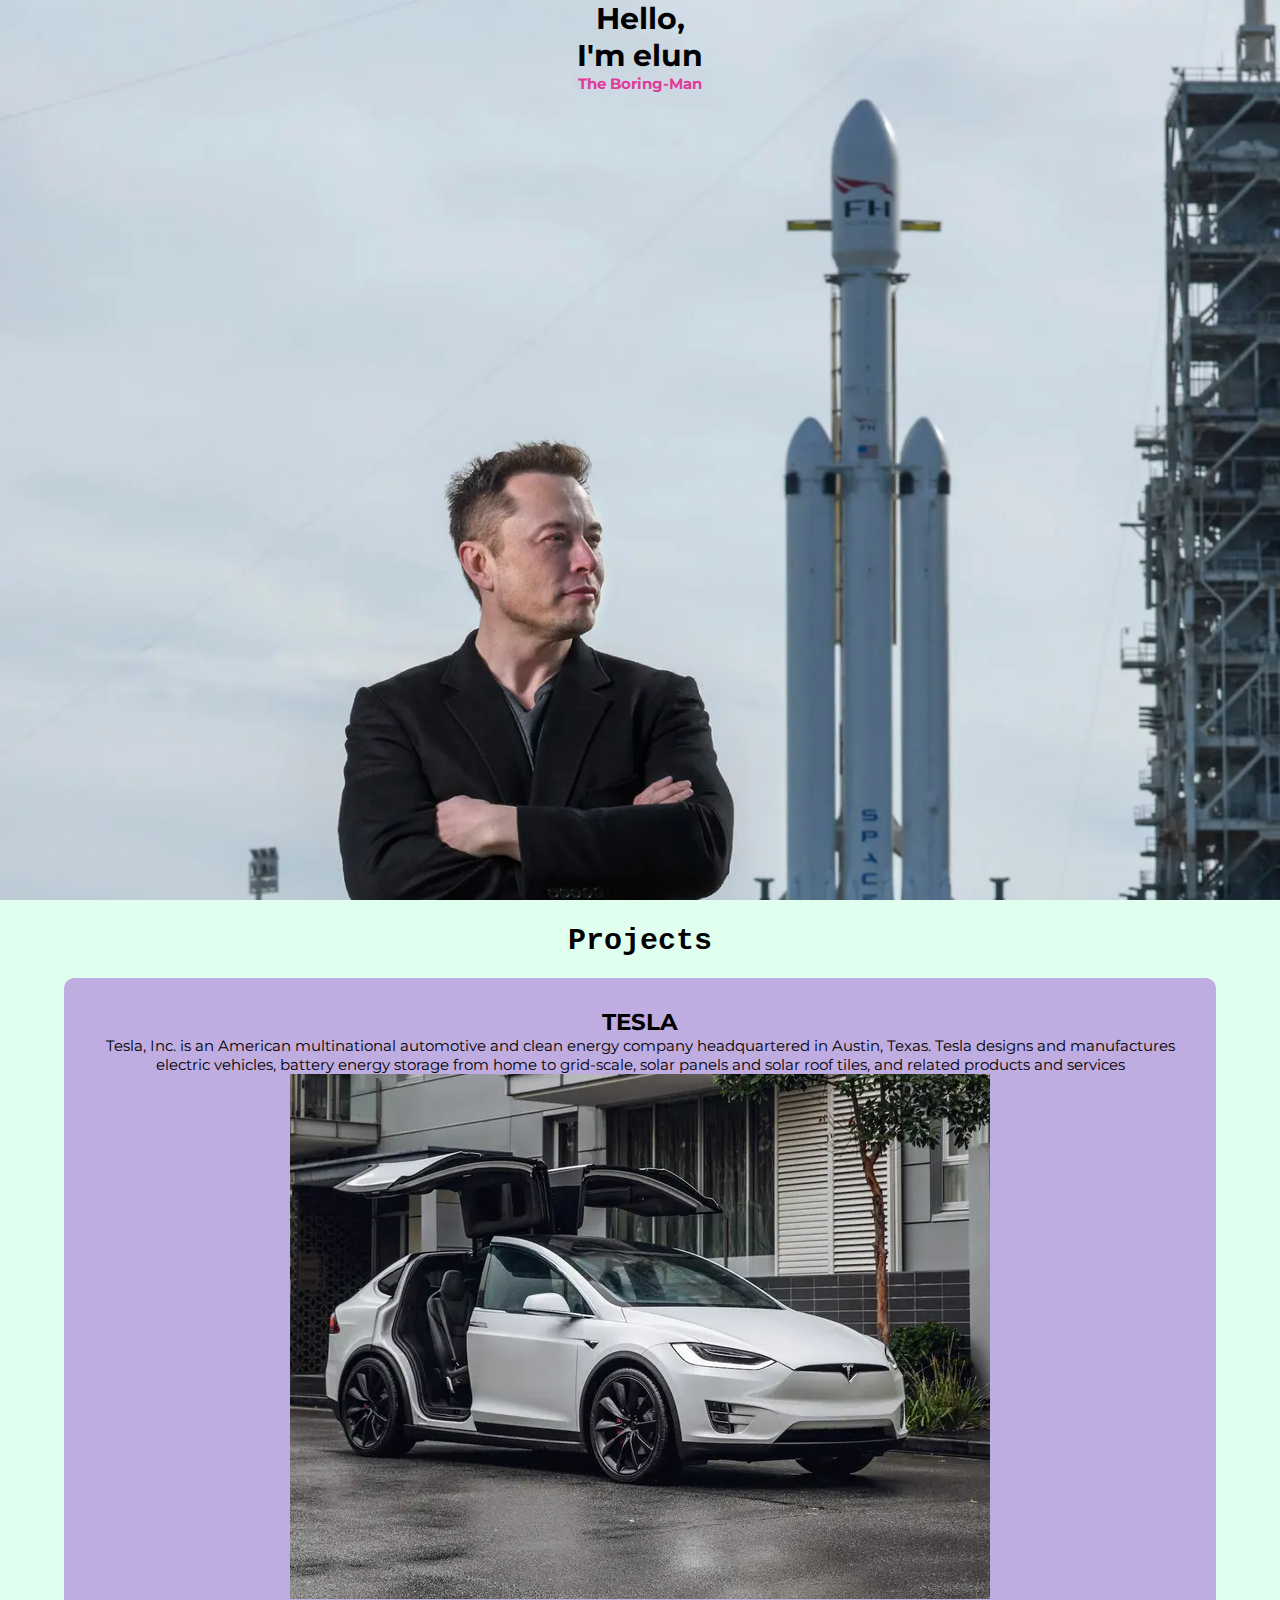
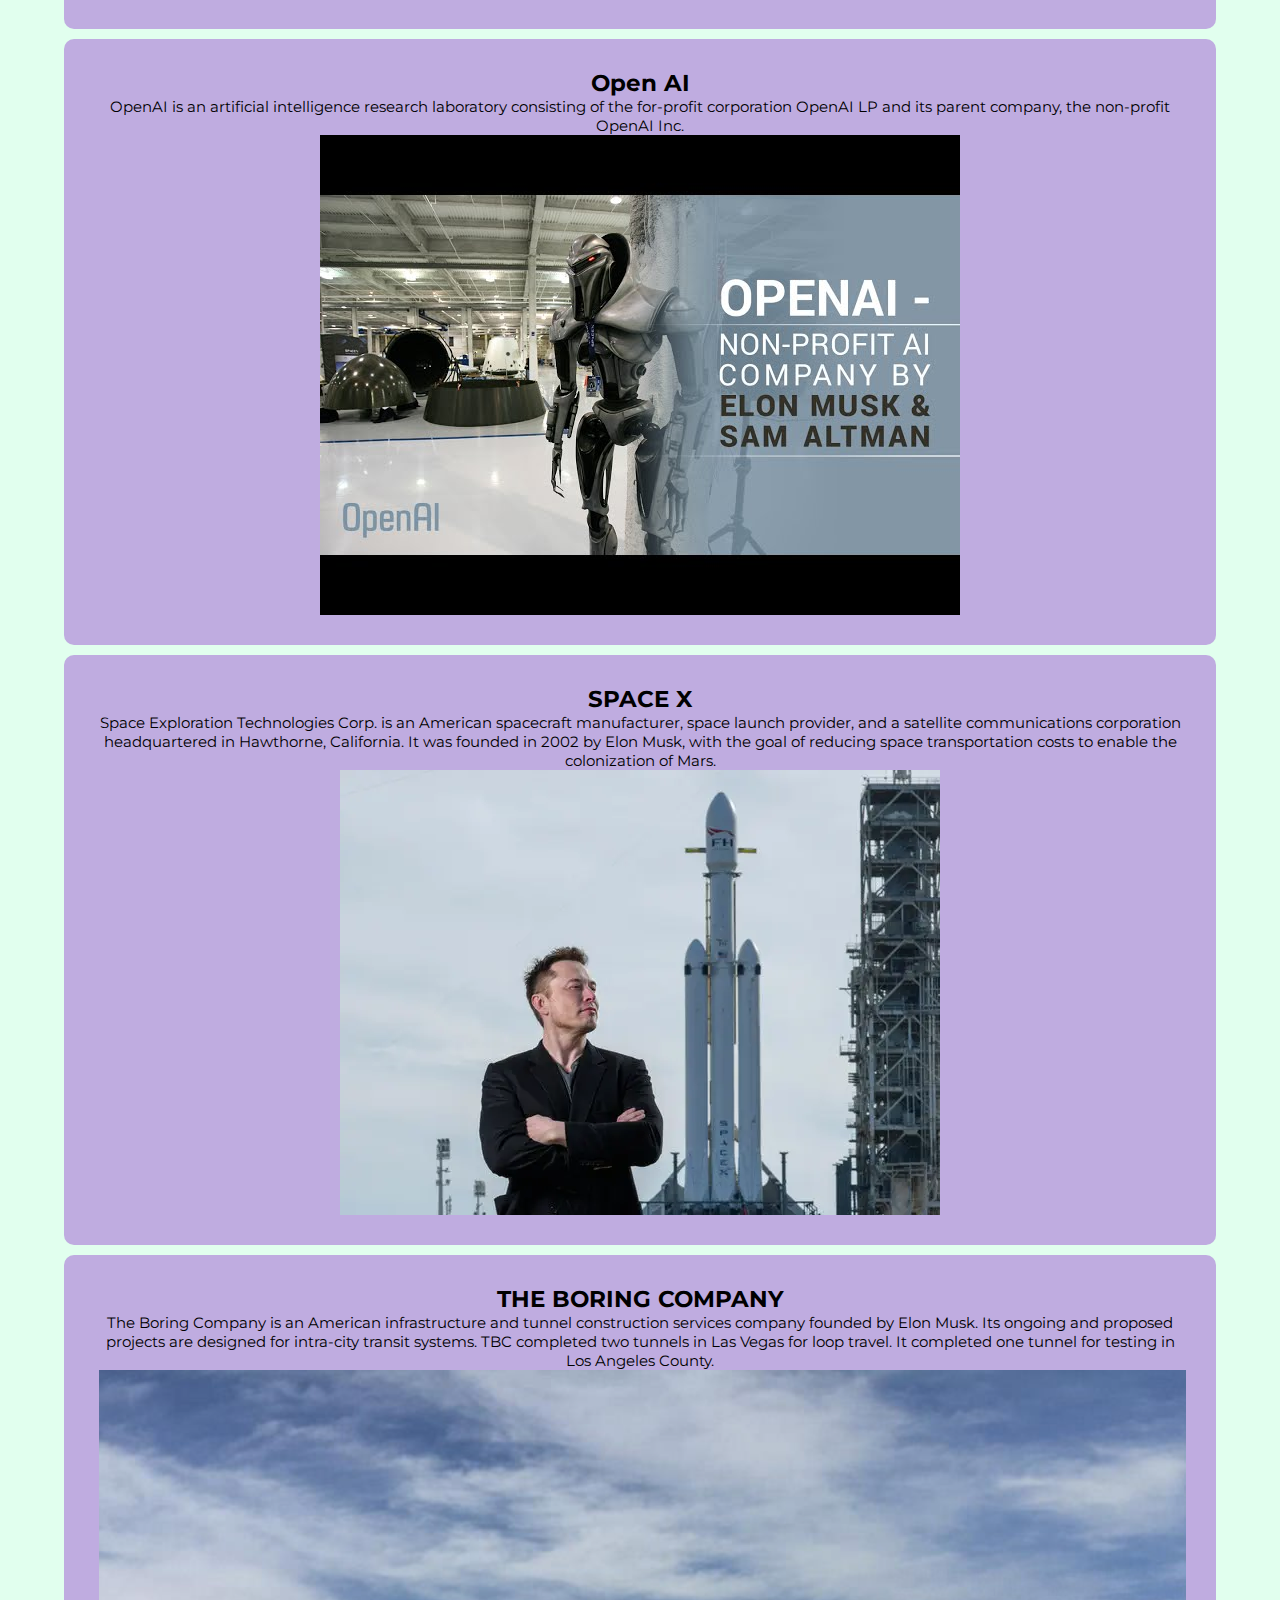
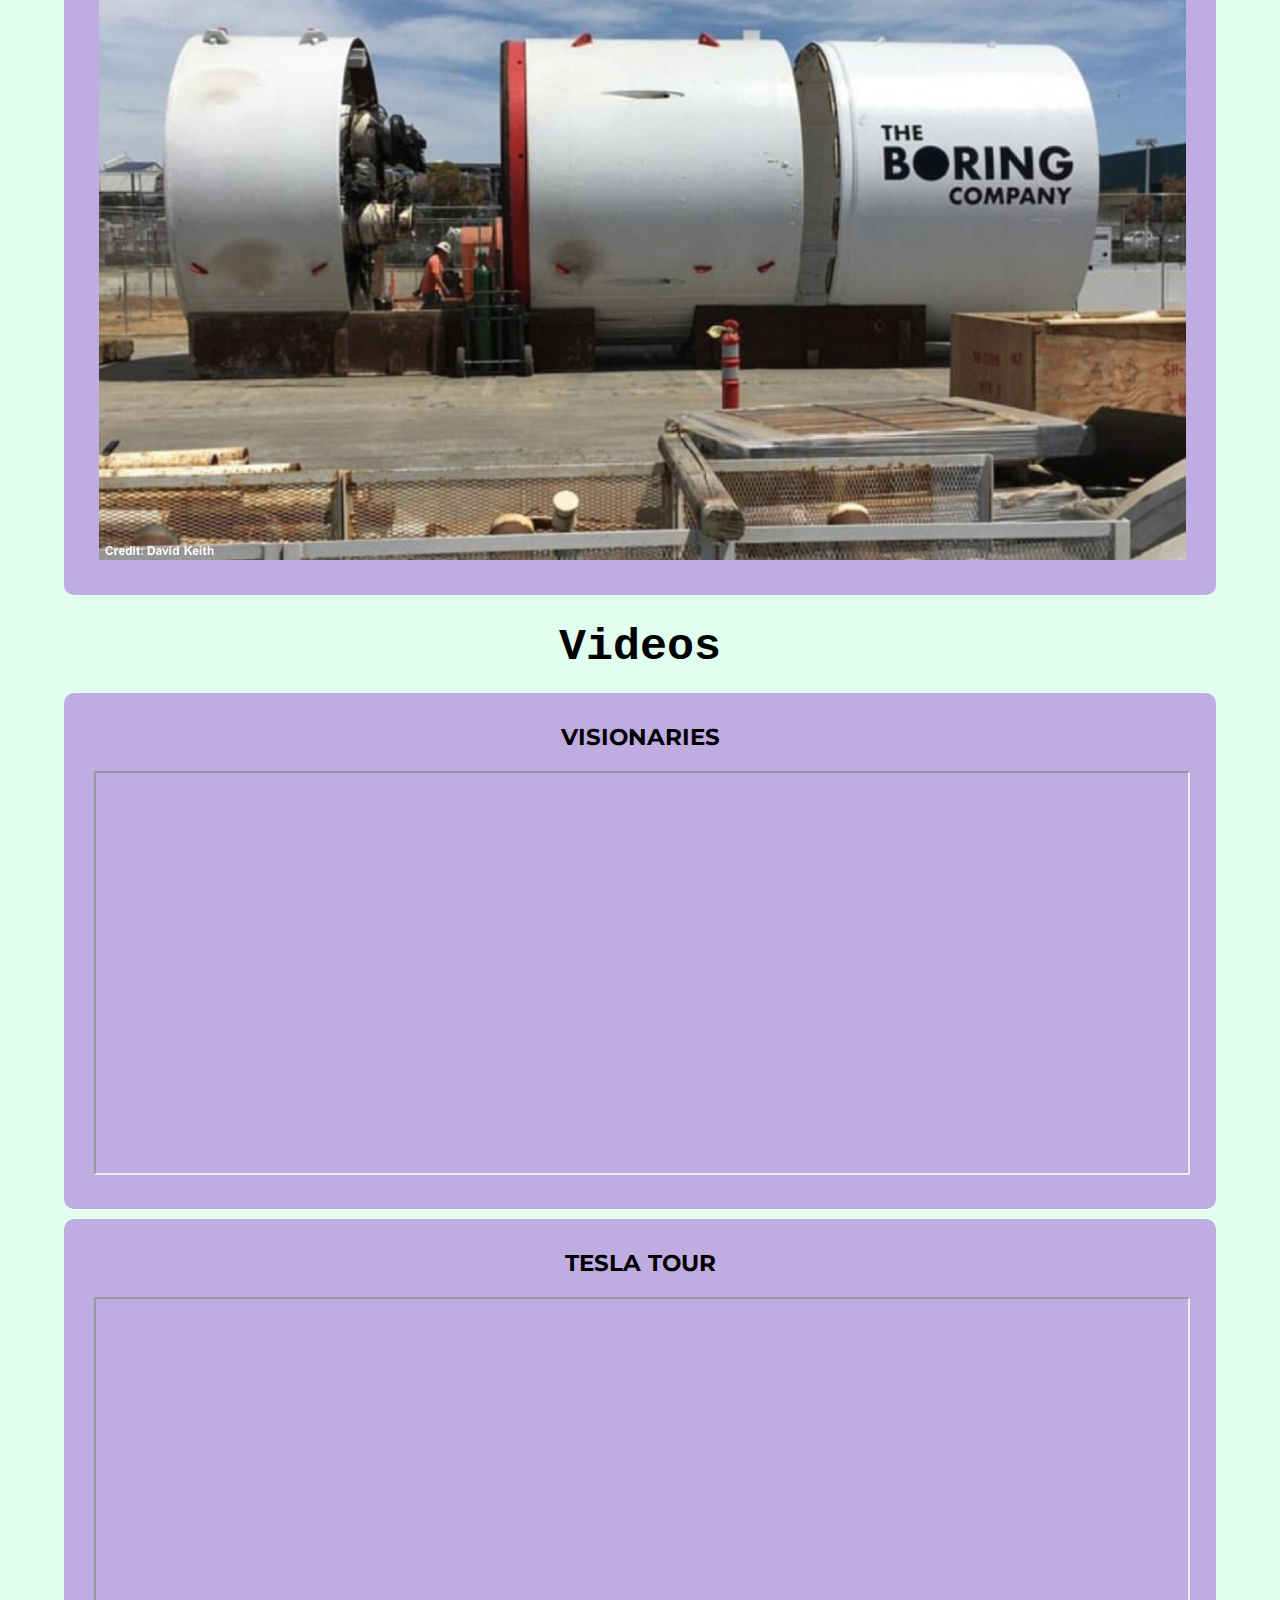
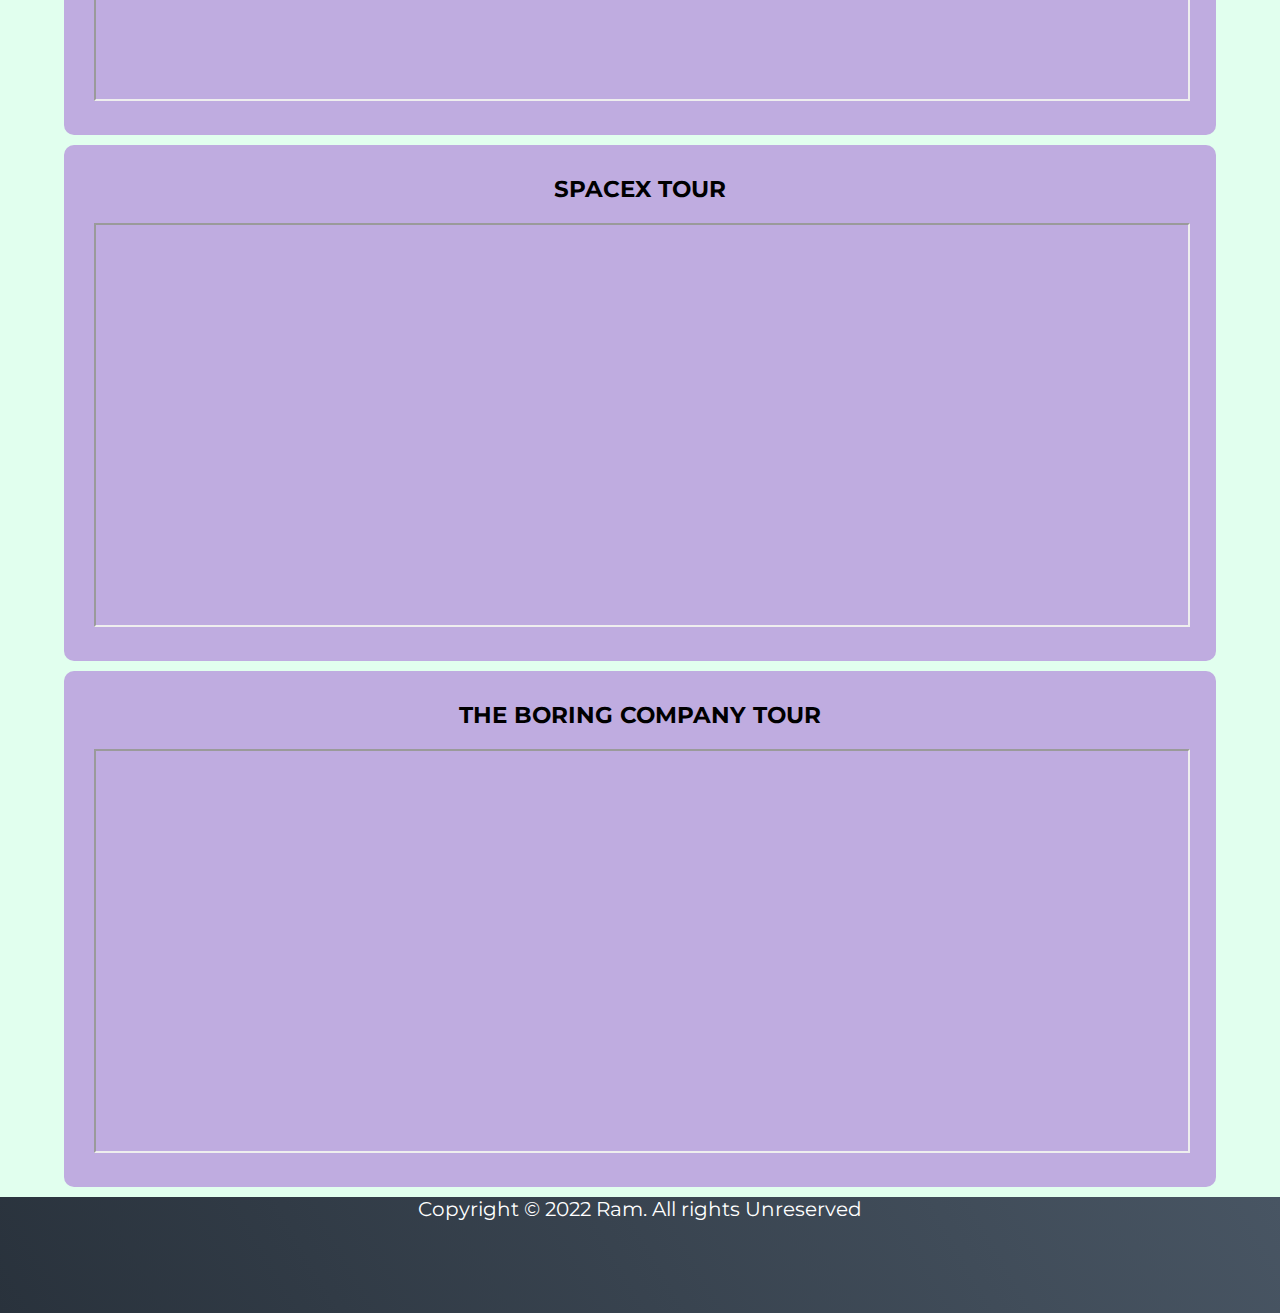
==== commit 67aaacae: "Update index.html" ====
--- a/index.html
+++ b/index.html
@@ -114,10 +114,7 @@
     <!--fotter-->
   <section id="footer">
     <div class="footer container">
-      <div class="brand">
-        <h1><SPAN>G</SPAN>anapathi<SPAN>R</SPAN>am</h1>
-      </div>
-      <p>Copyright © 2022 Ram. All rights reserved</p>
+      <p>Copyright © 2022 Ram. All rights Unreserved</p>
     </div>
 
   </section>
--- a/style.css
+++ b/style.css
@@ -82,3 +82,23 @@
 body{
   background-color: #E1FFEE;
 }
+#footer{
+  background-image: linear-gradient(60deg, #29323c 0%, #485563 100%);
+}
+#footer.footer{
+  min-height: 200px;
+  padding-top: 50px;
+  padding-bottom: 10px;
+}
+#footer p{
+  color: white;
+  font-size: 1.3rem;
+}
+.footer{
+  height:120px;
+}
+#footer h1{
+  margin-top: 20px;
+  padding-top: 20px;
+  padding-bottom: 5px;
+}
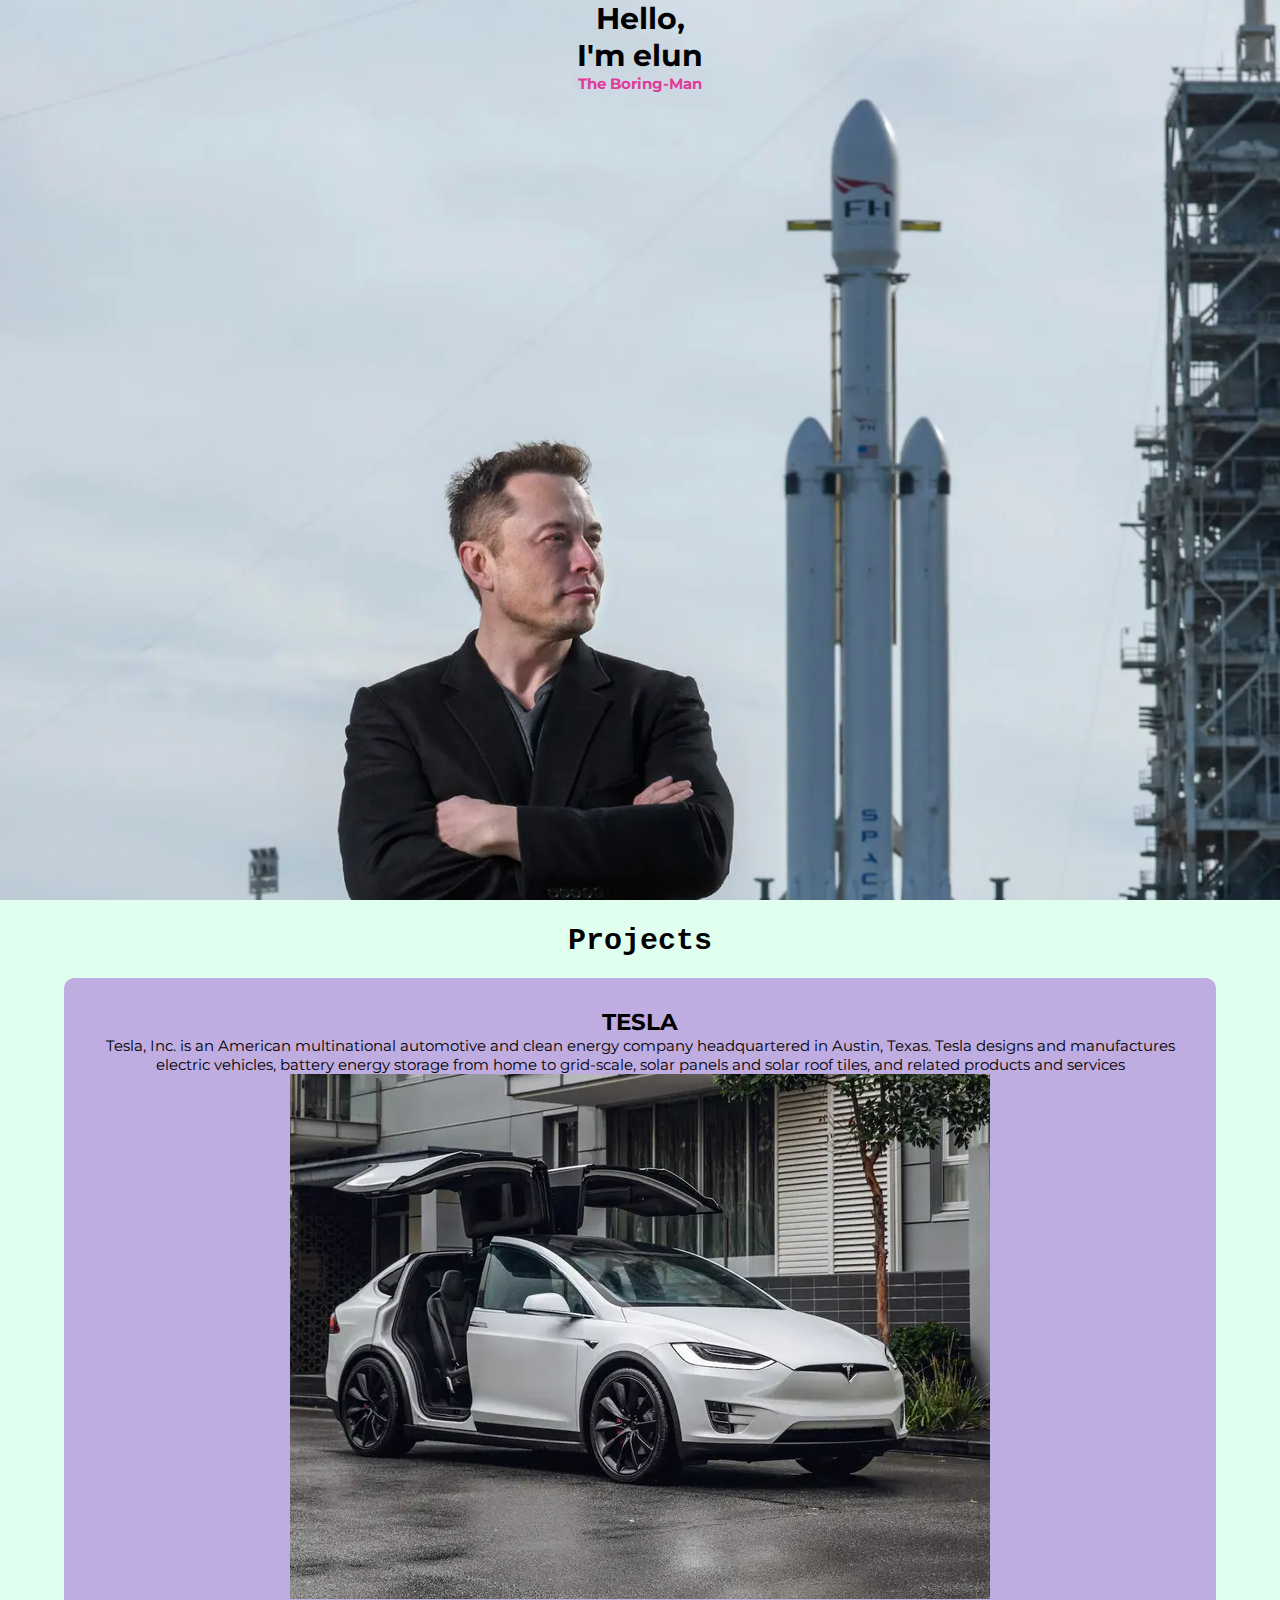
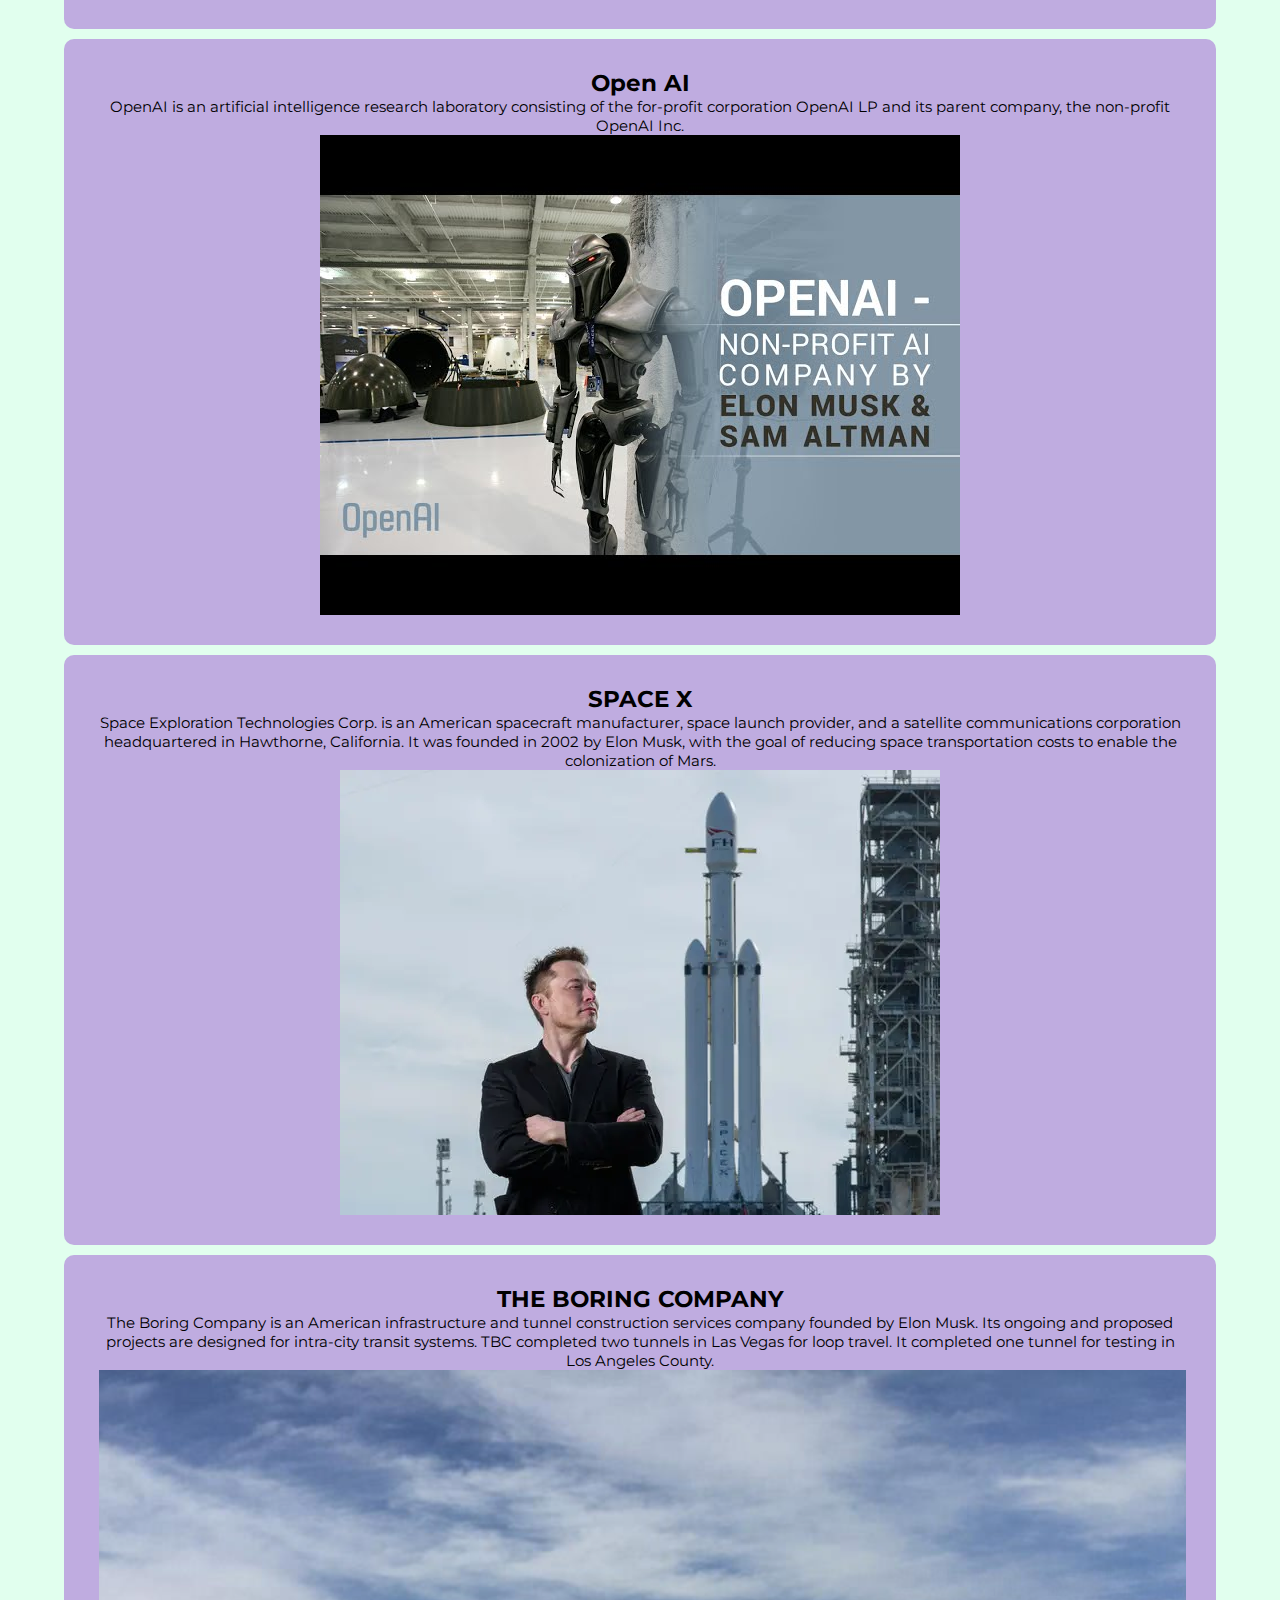
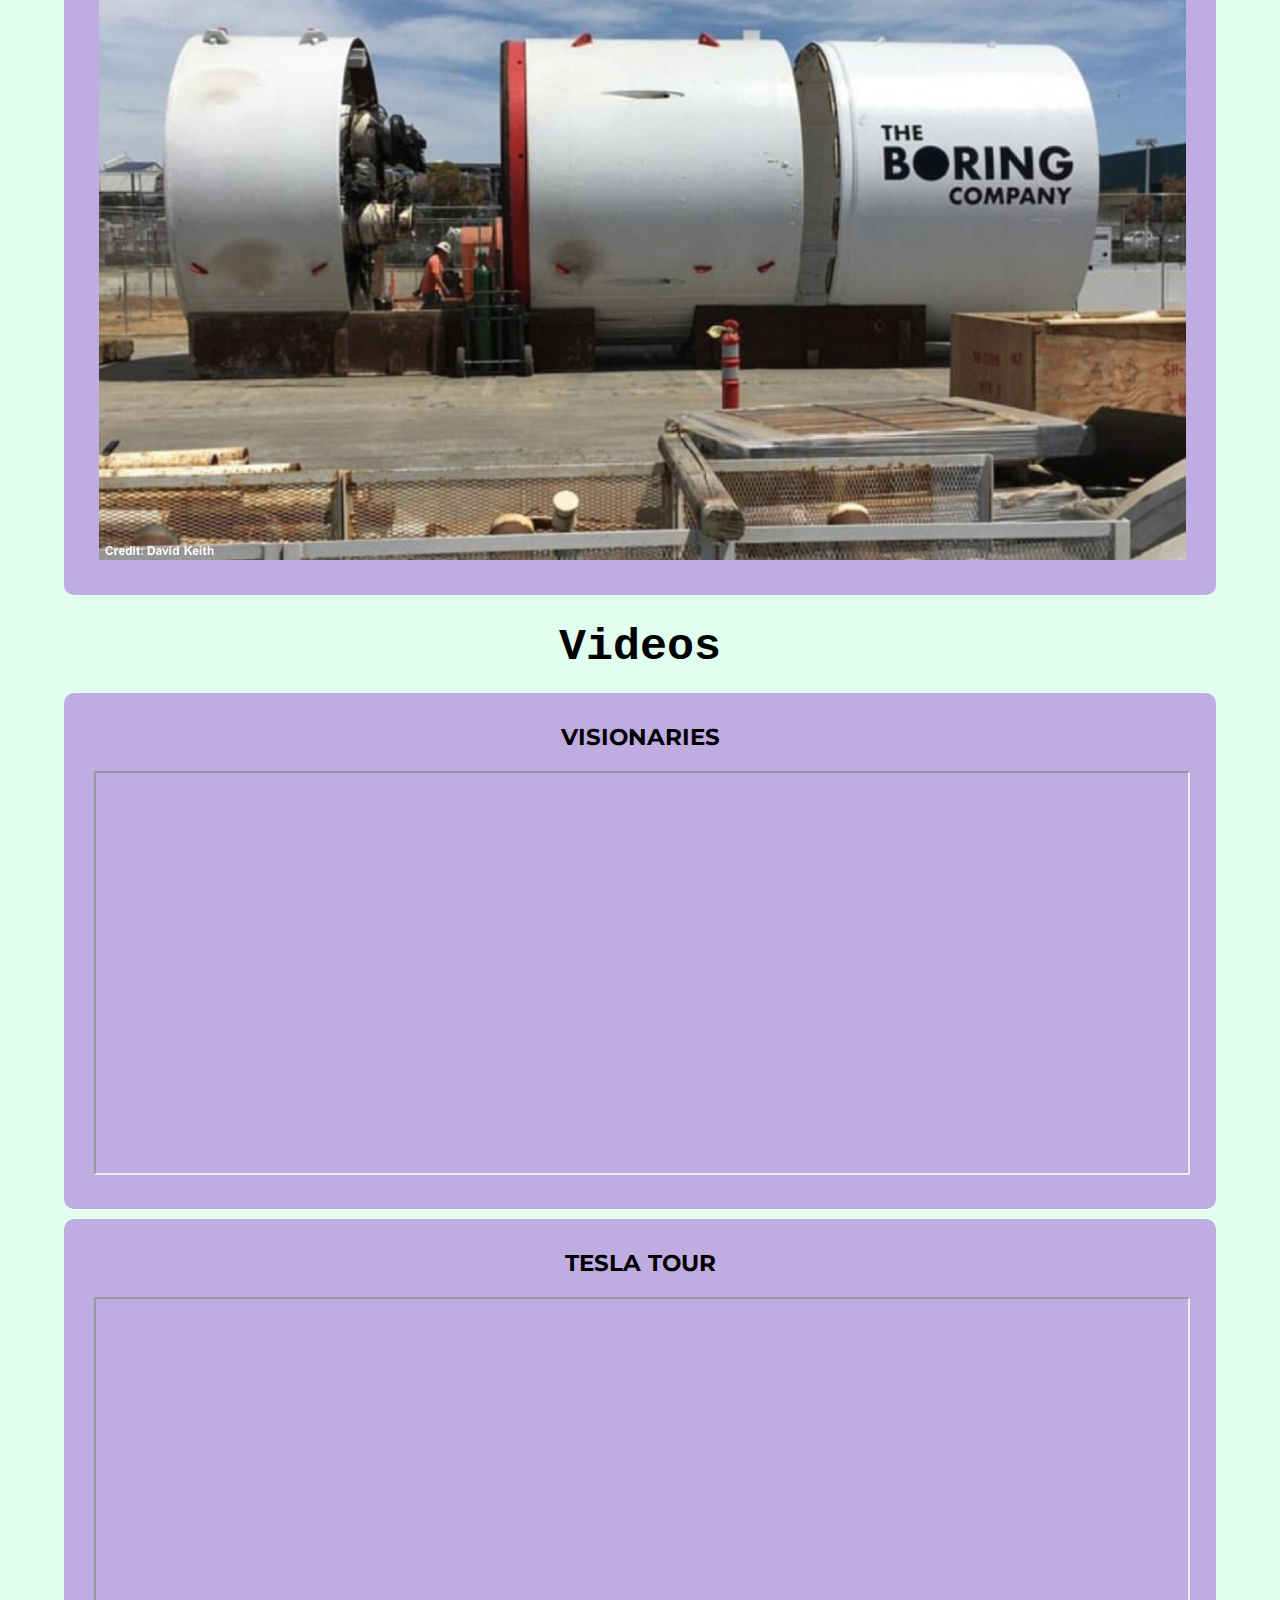
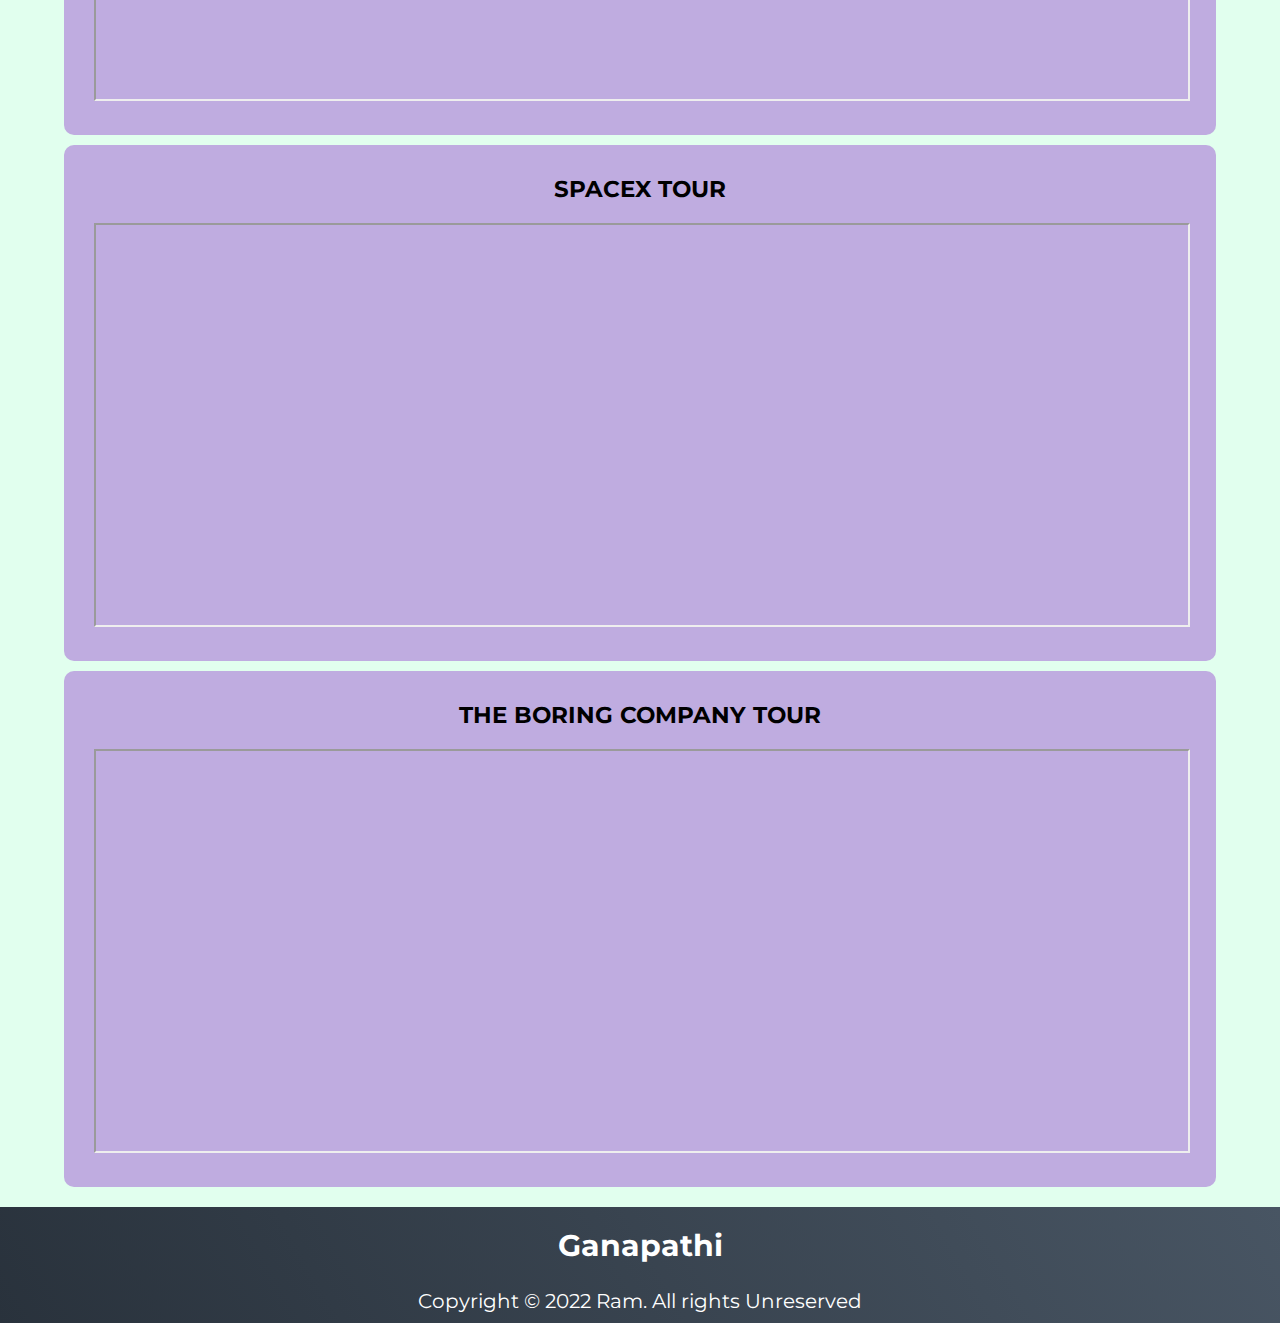
==== commit c7aa6c00: "Update index.html" ====
--- a/index.html
+++ b/index.html
@@ -114,6 +114,9 @@
     <!--fotter-->
   <section id="footer">
     <div class="footer container">
+      <div class="brand">
+    <h1>Ganapathi</h1>
+      </div>
       <p>Copyright © 2022 Ram. All rights Unreserved</p>
     </div>
 
--- a/style.css
+++ b/style.css
@@ -93,11 +93,13 @@
 #footer p{
   color: white;
   font-size: 1.3rem;
+  padding-top: 20px;	
 }
 .footer{
   height:120px;
 }
 #footer h1{
+  color: white;
   margin-top: 20px;
   padding-top: 20px;
   padding-bottom: 5px;
